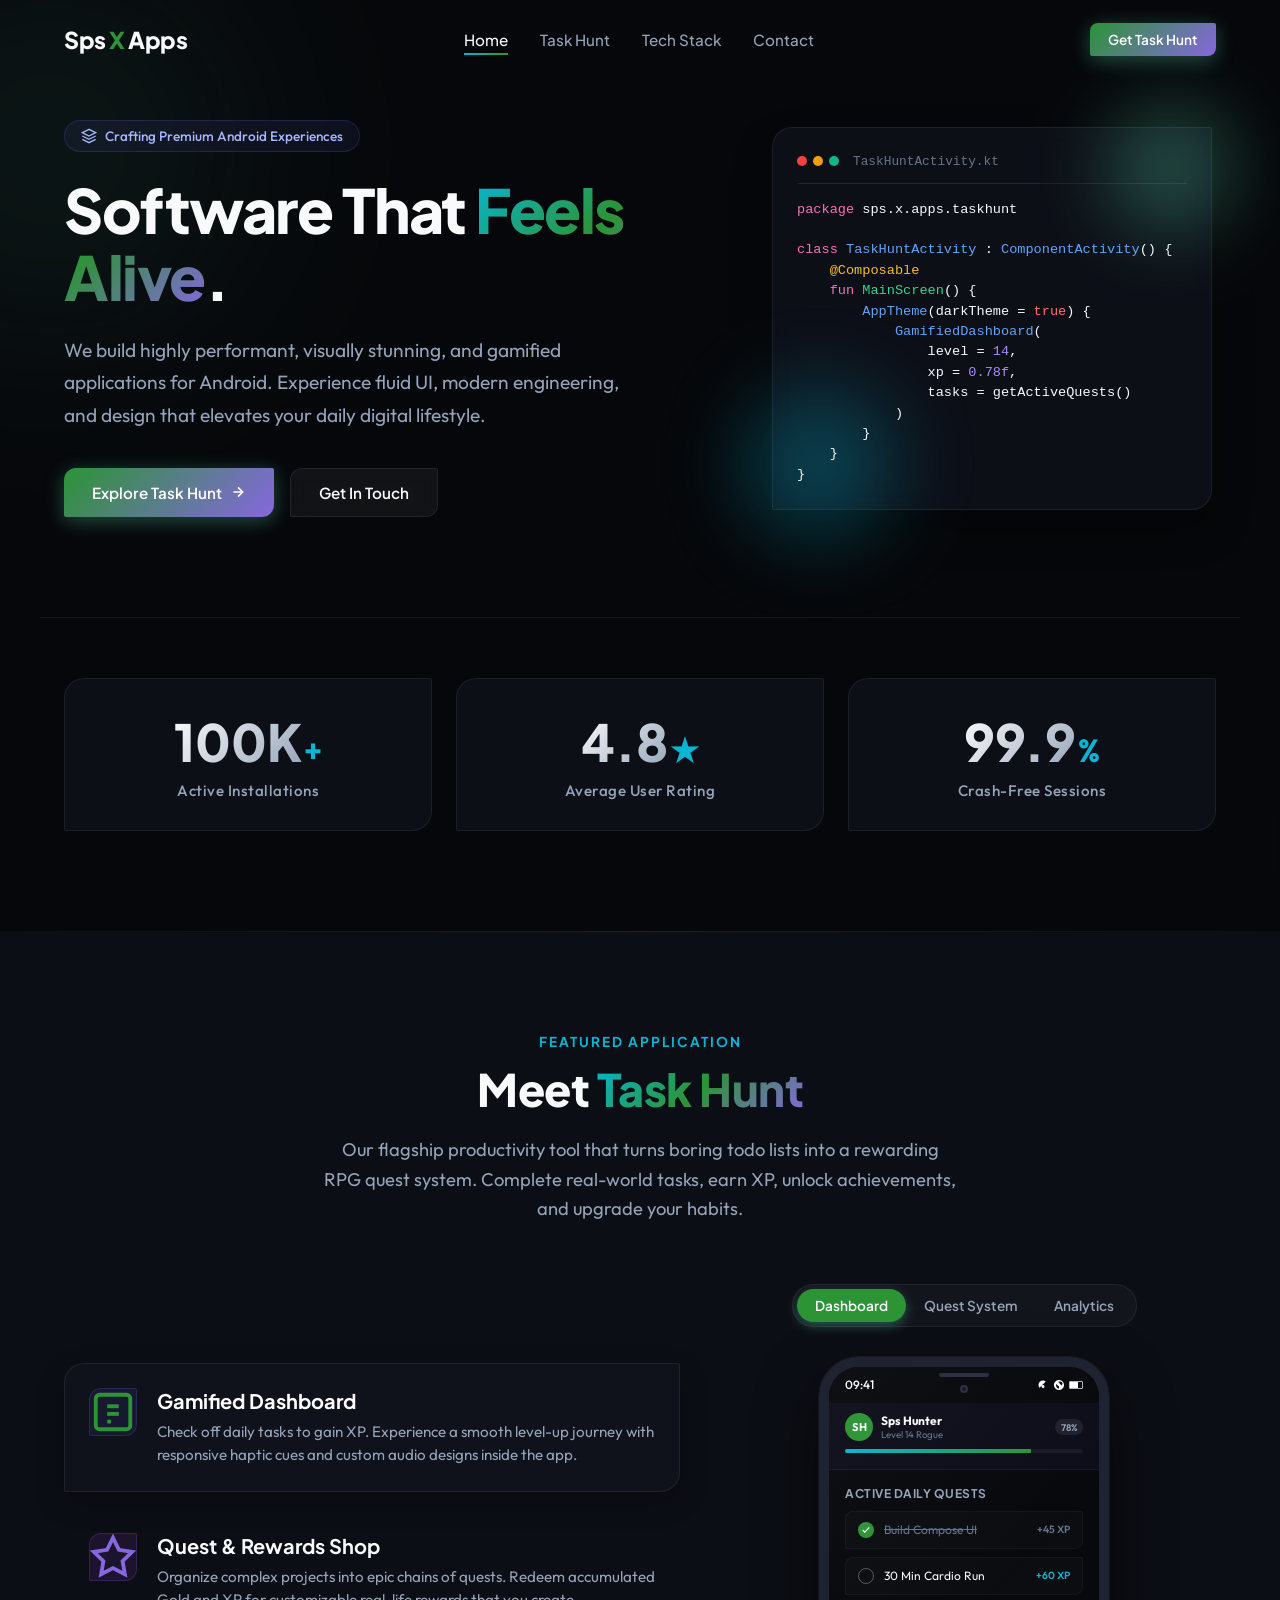
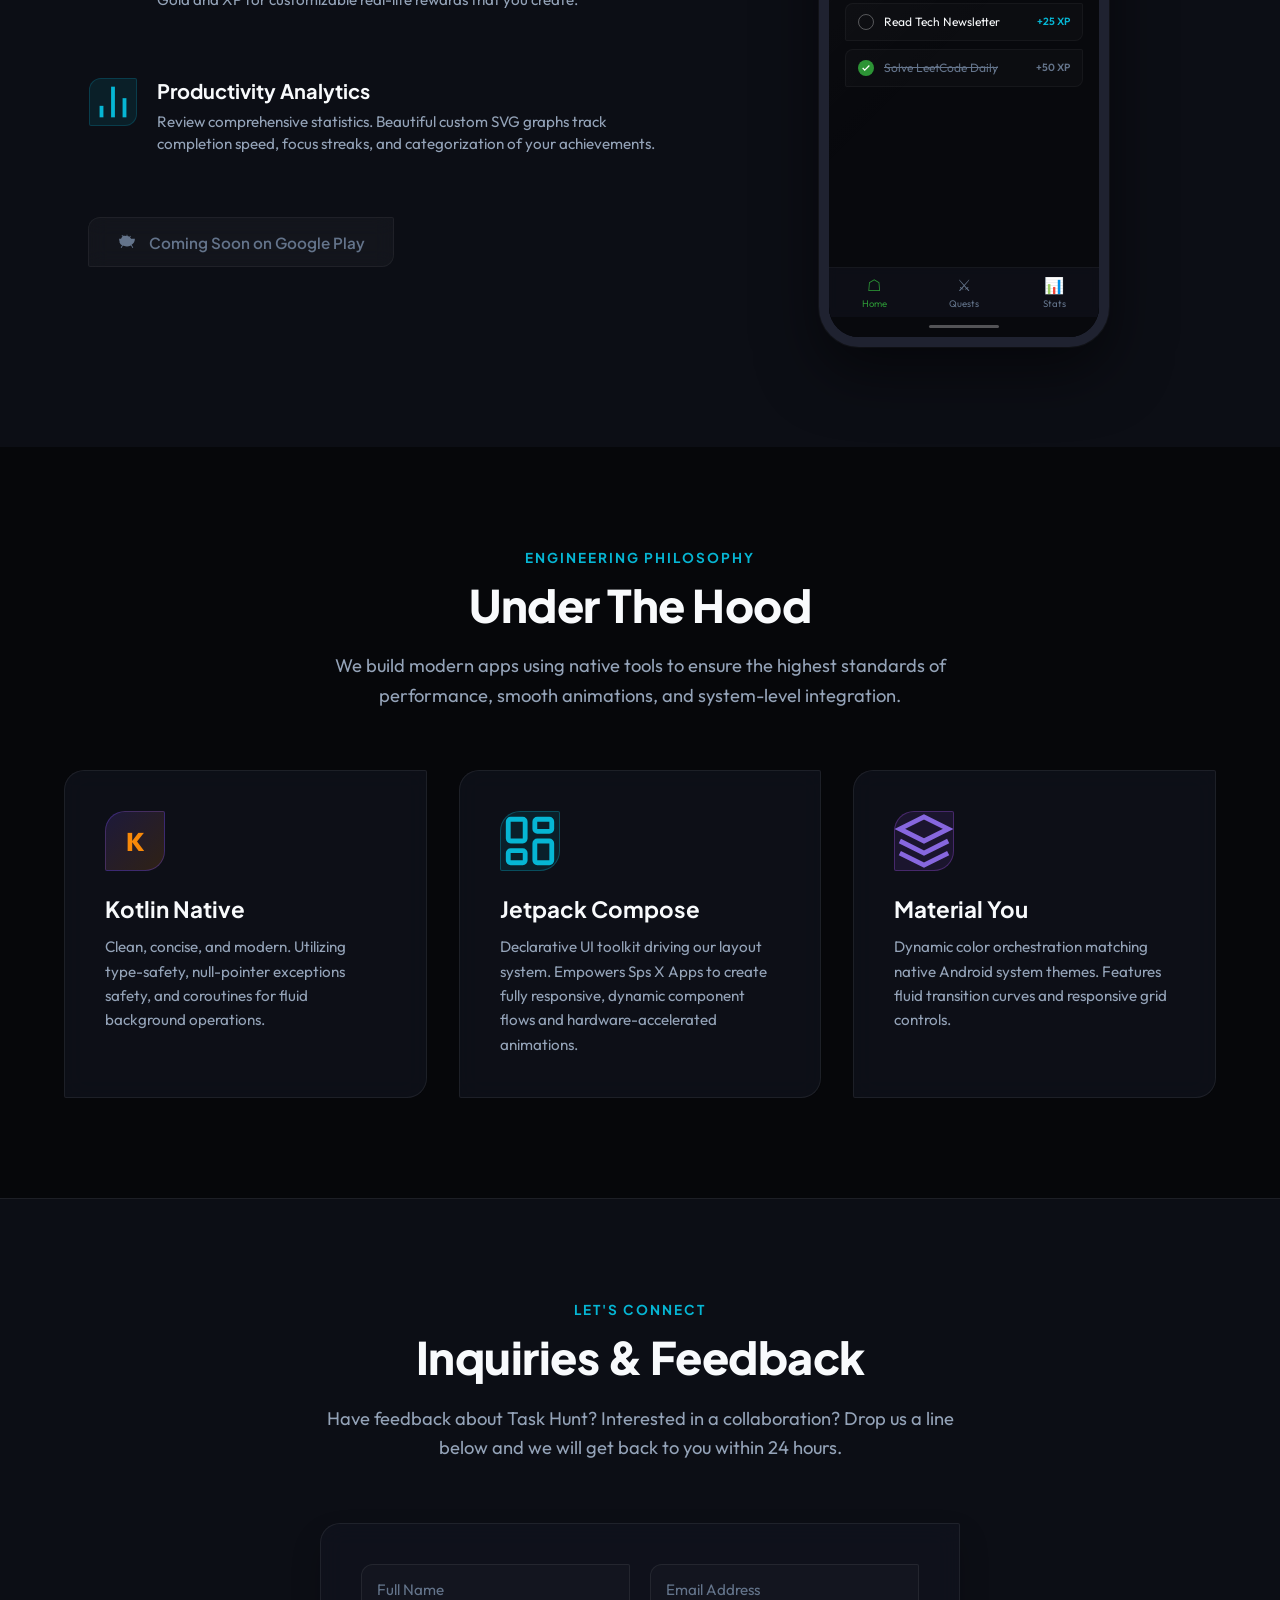
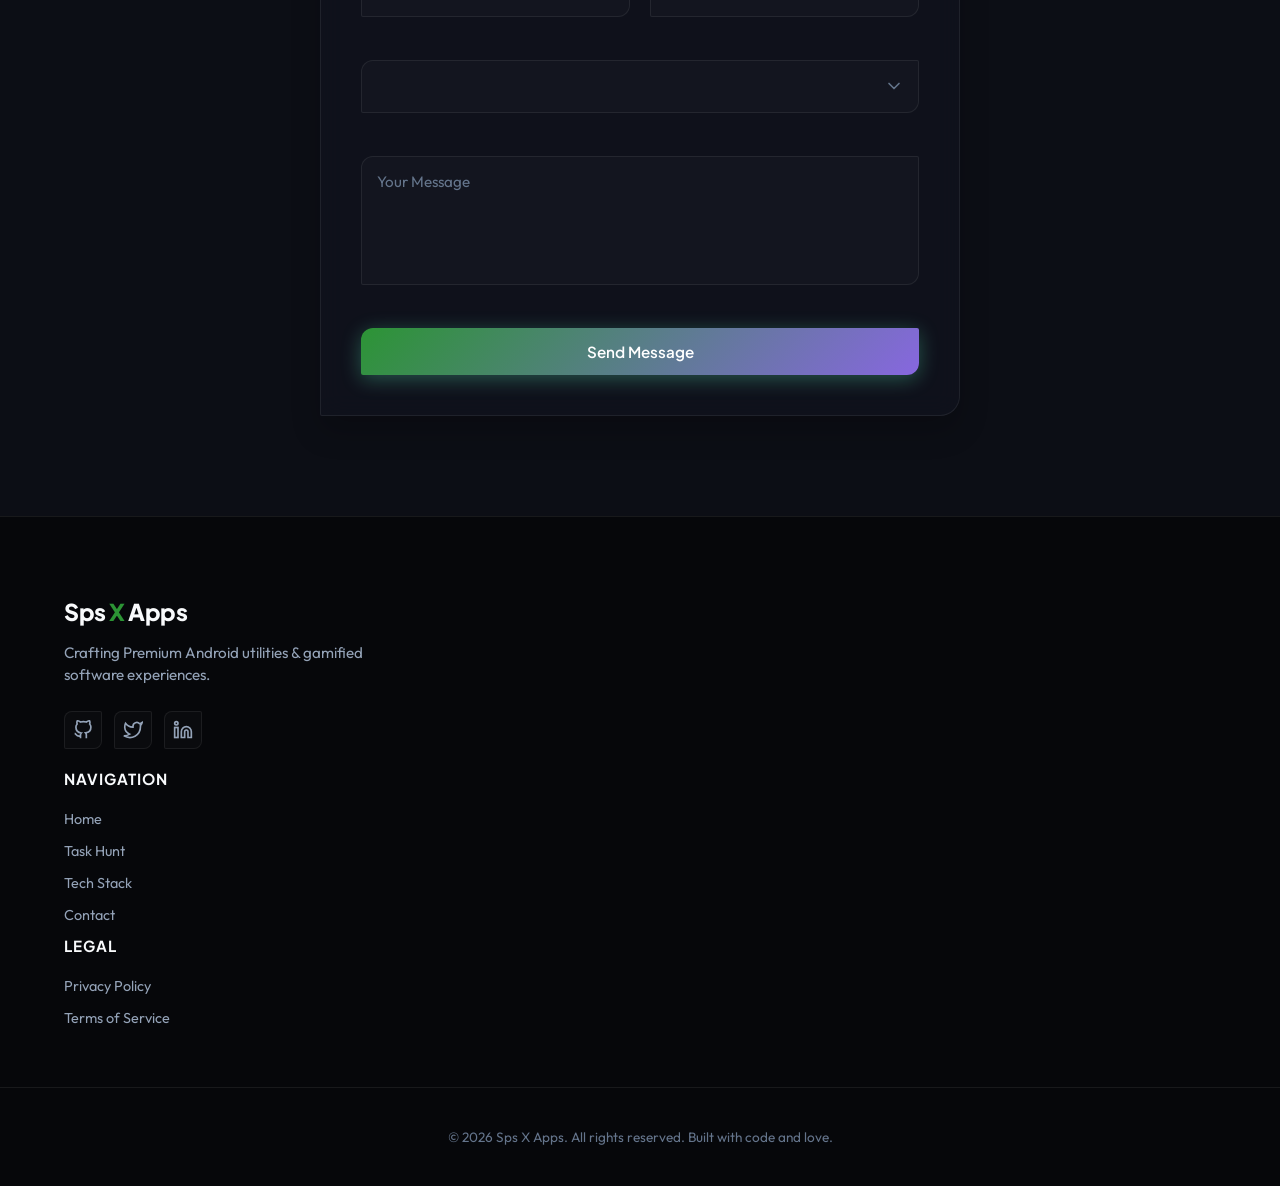
==== index.html @ 30549907 "- Initial demo site" ====
<!DOCTYPE html>
<html lang="en">
<head>
    <meta charset="UTF-8">
    <meta name="viewport" content="width=device-width, initial-scale=1.0">
    <title>Sps X Apps | Crafting Premium Android Experiences</title>
    
    <!-- SEO Meta Tags -->
    <meta name="description" content="Official website of Sps X Apps. Discover Task Hunt, a one stop place for premium productivity apps designed for Android.">
    <meta name="keywords" content="Sps X Apps, Task Hunt, Android Apps, Gamified Productivity, Task Manager, Kotlin, Jetpack Compose, Developer Portfolio">
    <meta name="author" content="Sps X Apps">
    
    <!-- Open Graph / Facebook -->
    <meta property="og:type" content="website">
    <meta property="og:title" content="Sps X Apps | Premium Android Experiences">
    <meta property="og:description" content="Discover Task Hunt, a premium gamified productivity app designed for Android. Level up your life with Sps X Apps.">
    <meta property="og:image" content="https://spsxapps.dev/assets/og-image.jpg">
    
    <!-- Twitter -->
    <meta property="twitter:card" content="summary_large_image">
    <meta property="twitter:title" content="Sps X Apps | Premium Android Experiences">
    <meta property="twitter:description" content="Discover Task Hunt, a premium gamified productivity app designed for Android. Level up your life with Sps X Apps.">

    <!-- Google Fonts -->
    <link rel="preconnect" href="https://fonts.googleapis.com">
    <link rel="preconnect" href="https://fonts.gstatic.com" crossorigin>
    <link href="https://fonts.googleapis.com/css2?family=Outfit:wght@300;400;500;600;700;800&family=Plus+Jakarta+Sans:wght@400;500;600;700;800&display=swap" rel="stylesheet">
    
    <!-- Core Stylesheet -->
    <link rel="stylesheet" href="styles.css">
</head>
<body>
    <!-- Background glowing ambient lights -->
    <div class="ambient-glow glow-1" id="glow-1"></div>
    <div class="ambient-glow glow-2" id="glow-2"></div>
    <div class="ambient-glow glow-3" id="glow-3"></div>

    <!-- Header Navigation -->
    <header class="header">
        <div class="container navbar">
            <a href="#home" class="logo" id="nav-logo">
                Sps <span class="logo-accent">X</span> Apps
            </a>
            
            <nav class="nav-links">
                <a href="#home" class="nav-item active">Home</a>
                <a href="#task-hunt" class="nav-item">Task Hunt</a>
                <a href="#tech-stack" class="nav-item">Tech Stack</a>
                <a href="#contact" class="nav-item">Contact</a>
            </nav>
            
            <div class="nav-actions">
                <a href="#task-hunt" class="btn btn-primary btn-sm">Get Task Hunt</a>
                <button class="mobile-nav-toggle" aria-label="Toggle Navigation">
                    <span class="hamburger-bar"></span>
                    <span class="hamburger-bar"></span>
                    <span class="hamburger-bar"></span>
                </button>
            </div>
        </div>
    </header>

    <!-- Mobile Nav Menu Overlay -->
    <div class="mobile-nav-overlay">
        <nav class="mobile-nav-links">
            <a href="#home" class="mobile-nav-item">Home</a>
            <a href="#task-hunt" class="mobile-nav-item">Task Hunt</a>
            <a href="#tech-stack" class="mobile-nav-item">Tech Stack</a>
            <a href="#contact" class="mobile-nav-item">Contact</a>
            <a href="#task-hunt" class="btn btn-primary">Get Task Hunt</a>
        </nav>
    </div>

    <!-- Main Content -->
    <main>
        
        <!-- Hero Section -->
        <section id="home" class="section hero-section">
            <div class="container grid hero-grid">
                <div class="hero-content reveal-left">
                    <div class="badge-tag">
                        <svg class="badge-icon" viewBox="0 0 24 24" fill="none" stroke="currentColor" stroke-width="2">
                            <path d="M12 2L2 7l10 5 10-5-10-5zM2 17l10 5 10-5M2 12l10 5 10-5"/>
                        </svg>
                        <span>Crafting Premium Android Experiences</span>
                    </div>
                    <h1 class="hero-title">
                        Software That <span class="text-gradient">Feels Alive</span>.
                    </h1>
                    <p class="hero-subtitle">
                        We build highly performant, visually stunning, and gamified applications for Android. Experience fluid UI, modern engineering, and design that elevates your daily digital lifestyle.
                    </p>
                    <div class="hero-actions">
                        <a href="#task-hunt" class="btn btn-primary">
                            Explore Task Hunt
                            <svg class="btn-arrow" viewBox="0 0 24 24" fill="none" stroke="currentColor" stroke-width="2.5">
                                <line x1="5" y1="12" x2="19" y2="12"></line>
                                <polyline points="12 5 19 12 12 19"></polyline>
                            </svg>
                        </a>
                        <a href="#contact" class="btn btn-secondary">Get In Touch</a>
                    </div>
                </div>
                
                <div class="hero-visual reveal-right">
                    <div class="visual-card">
                        <div class="visual-decor dec-1"></div>
                        <div class="visual-decor dec-2"></div>
                        <div class="code-editor-mock">
                            <div class="editor-header">
                                <div class="dot dot-red"></div>
                                <div class="dot dot-yellow"></div>
                                <div class="dot dot-green"></div>
                                <span class="editor-title">TaskHuntActivity.kt</span>
                            </div>
                            <div class="editor-code">
                                <span class="c-keyword">package</span> sps.x.apps.taskhunt<br><br>
                                <span class="c-keyword">class</span> <span class="c-class">TaskHuntActivity</span> : <span class="c-class">ComponentActivity</span>() {<br>
                                &nbsp;&nbsp;&nbsp;&nbsp;<span class="c-annotation">@Composable</span><br>
                                &nbsp;&nbsp;&nbsp;&nbsp;<span class="c-keyword">fun</span> <span class="c-func">MainScreen</span>() {<br>
                                &nbsp;&nbsp;&nbsp;&nbsp;&nbsp;&nbsp;&nbsp;&nbsp;<span class="c-class">AppTheme</span>(darkTheme = <span class="c-const">true</span>) {<br>
                                &nbsp;&nbsp;&nbsp;&nbsp;&nbsp;&nbsp;&nbsp;&nbsp;&nbsp;&nbsp;&nbsp;&nbsp;<span class="c-class">GamifiedDashboard</span>(<br>
                                &nbsp;&nbsp;&nbsp;&nbsp;&nbsp;&nbsp;&nbsp;&nbsp;&nbsp;&nbsp;&nbsp;&nbsp;&nbsp;&nbsp;&nbsp;&nbsp;level = <span class="c-value">14</span>,<br>
                                &nbsp;&nbsp;&nbsp;&nbsp;&nbsp;&nbsp;&nbsp;&nbsp;&nbsp;&nbsp;&nbsp;&nbsp;&nbsp;&nbsp;&nbsp;&nbsp;xp = <span class="c-value">0.78f</span>,<br>
                                &nbsp;&nbsp;&nbsp;&nbsp;&nbsp;&nbsp;&nbsp;&nbsp;&nbsp;&nbsp;&nbsp;&nbsp;&nbsp;&nbsp;&nbsp;&nbsp;tasks = getActiveQuests()<br>
                                &nbsp;&nbsp;&nbsp;&nbsp;&nbsp;&nbsp;&nbsp;&nbsp;&nbsp;&nbsp;&nbsp;&nbsp;)<br>
                                &nbsp;&nbsp;&nbsp;&nbsp;&nbsp;&nbsp;&nbsp;&nbsp;}<br>
                                &nbsp;&nbsp;&nbsp;&nbsp;}<br>
                                }
                            </div>
                        </div>
                    </div>
                </div>
            </div>
            
            <!-- Stats Dashboard Row -->
            <div class="container stats-row reveal-up">
                <div class="stat-card">
                    <span class="stat-number" data-target="100000">0</span><span class="stat-suffix">+</span>
                    <span class="stat-label">Active Installations</span>
                </div>
                <div class="stat-card">
                    <span class="stat-number-decimal" data-target="4.8">0.0</span><span class="stat-suffix">★</span>
                    <span class="stat-label">Average User Rating</span>
                </div>
                <div class="stat-card">
                    <span class="stat-number-decimal" data-target="99.9">0.0</span><span class="stat-suffix">%</span>
                    <span class="stat-label">Crash-Free Sessions</span>
                </div>
            </div>
        </section>

        <!-- Task Hunt Section -->
        <section id="task-hunt" class="section task-hunt-section">
            <div class="container section-header reveal-up">
                <span class="section-tag">Featured Application</span>
                <h2 class="section-title">Meet <span class="text-gradient">Task Hunt</span></h2>
                <p class="section-desc">
                    Our flagship productivity tool that turns boring todo lists into a rewarding RPG quest system. Complete real-world tasks, earn XP, unlock achievements, and upgrade your habits.
                </p>
            </div>
            
            <div class="container grid showcase-grid">
                <!-- App Details / Features list (Left Column) -->
                <div class="showcase-info reveal-left">
                    <div class="feature-item active" data-screen="dashboard">
                        <div class="feature-icon-wrapper f-dash">
                            <svg class="feature-icon" viewBox="0 0 24 24" fill="none" stroke="currentColor" stroke-width="2">
                                <rect x="3" y="3" width="18" height="18" rx="2" ry="2"/>
                                <line x1="9" y1="9" x2="15" y2="9"/>
                                <line x1="9" y1="13" x2="15" y2="13"/>
                                <line x1="9" y1="17" x2="11" y2="17"/>
                            </svg>
                        </div>
                        <div class="feature-content">
                            <h3>Gamified Dashboard</h3>
                            <p>Check off daily tasks to gain XP. Experience a smooth level-up journey with responsive haptic cues and custom audio designs inside the app.</p>
                        </div>
                    </div>
                    
                    <div class="feature-item" data-screen="quests">
                        <div class="feature-icon-wrapper f-quest">
                            <svg class="feature-icon" viewBox="0 0 24 24" fill="none" stroke="currentColor" stroke-width="2">
                                <polygon points="12 2 15.09 8.26 22 9.27 17 14.14 18.18 21.02 12 17.77 5.82 21.02 7 14.14 2 9.27 8.91 8.26 12 2"/>
                            </svg>
                        </div>
                        <div class="feature-content">
                            <h3>Quest & Rewards Shop</h3>
                            <p>Organize complex projects into epic chains of quests. Redeem accumulated Gold and XP for customizable real-life rewards that you create.</p>
                        </div>
                    </div>
                    
                    <div class="feature-item" data-screen="stats">
                        <div class="feature-icon-wrapper f-stats">
                            <svg class="feature-icon" viewBox="0 0 24 24" fill="none" stroke="currentColor" stroke-width="2">
                                <line x1="18" y1="20" x2="18" y2="10"/>
                                <line x1="12" y1="20" x2="12" y2="4"/>
                                <line x1="6" y1="20" x2="6" y2="14"/>
                            </svg>
                        </div>
                        <div class="feature-content">
                            <h3>Productivity Analytics</h3>
                            <p>Review comprehensive statistics. Beautiful custom SVG graphs track completion speed, focus streaks, and categorization of your achievements.</p>
                        </div>
                    </div>
                    
                    <div class="showcase-cta">
                        <span class="btn btn-secondary btn-disabled">
                            <svg class="android-icon" viewBox="0 0 24 24" fill="currentColor" width="20" height="20">
                                <path d="M17.523 15.3l1.816 3.146a.5.5 0 0 1-.183.683.5.5 0 0 1-.683-.183L16.64 15.75H7.36l-1.837 3.196a.5.5 0 0 1-.683.183.5.5 0 0 1-.183-.683l1.816-3.146C4.248 13.962 2.5 11.233 2.5 8h19c0 3.233-1.748 5.962-3.977 7.3zM15 11a1 1 0 1 0 0-2 1 1 0 0 0 0 2zm-6 0a1 1 0 1 0 0-2 1 1 0 0 0 0 2zm3-8a.5.5 0 0 1 .5.5v1.23a10.023 10.023 0 0 1 2.378.847l.87-.87a.5.5 0 1 1 .707.707l-.87.87a9.982 9.982 0 0 1 1.74 2.628L18.5 9.07c.07.13.107.28.107.43v.5a9.96 9.96 0 0 1 .393 2c.007.165-.023.33-.09.48l-1.2 2.08a9.93 9.93 0 0 1-1.636 2.02l-.024.022a10.016 10.016 0 0 1-8.1 0l-.024-.022A9.93 9.93 0 0 1 4.29 14.58l-1.2-2.08c-.067-.15-.097-.315-.09-.48.067-.7.2-1.37.393-2v-.5c0-.15.037-.3.107-.43L4.85 7.962a9.982 9.982 0 0 1 1.74-2.628l-.87-.87a.5.5 0 1 1 .707-.707l.87.87A10.023 10.023 0 0 1 11.5 4.73V3.5a.5.5 0 0 1 .5-.5z"/>
                            </svg>
                            Coming Soon on Google Play
                        </span>
                    </div>
                </div>

                <!-- Interactive CSS Pixel Mockup (Right Column) -->
                <div class="showcase-visual reveal-right">
                    <!-- Screen Indicators/Switches on side of the phone for accessibility/cool factor -->
                    <div class="mockup-controls">
                        <button class="mockup-btn active" data-screen="dashboard" aria-label="Show Dashboard Screen">
                            Dashboard
                        </button>
                        <button class="mockup-btn" data-screen="quests" aria-label="Show Quests Screen">
                            Quest System
                        </button>
                        <button class="mockup-btn" data-screen="stats" aria-label="Show Stats Screen">
                            Analytics
                        </button>
                    </div>

                    <!-- CSS Smartphone Mockup -->
                    <div class="pixel-phone">
                        <div class="phone-earpiece"></div>
                        <div class="phone-camera"></div>
                        
                        <!-- Internal Screen Container -->
                        <div class="phone-screen">
                            
                            <!-- Phone Status Bar -->
                            <div class="phone-status-bar">
                                <span class="status-time">09:41</span>
                                <div class="status-icons">
                                    <!-- Signal -->
                                    <svg viewBox="0 0 24 24" fill="currentColor" width="12" height="12">
                                        <path d="M12 3c-4.97 0-9 4.03-9 9 0 2.12.74 4.07 1.97 5.61L17.61 4.97C16.07 3.74 14.12 3 12 3zm0 15c-1.66 0-3-1.34-3-3s1.34-3 3-3 3 1.34 3 3-1.34 3-3 3z"/>
                                    </svg>
                                    <!-- Wifi -->
                                    <svg viewBox="0 0 24 24" fill="currentColor" width="12" height="12">
                                        <path d="M12 2C6.48 2 2 6.48 2 12s4.48 10 10 10 10-4.48 10-10S17.52 2 12 2zm1 17.93c-3.95-.49-7-3.85-7-7.93 0-.62.08-1.21.21-1.79L12 15v4.93zm5.21-5.74L13 9v-2h-2V5h4c2.21 0 4 1.79 4 4 0 1.2-.53 2.28-1.37 3.02l-.42.17z"/>
                                    </svg>
                                    <!-- Battery -->
                                    <div class="status-battery"></div>
                                </div>
                            </div>

                            <!-- Screen Contents Wrapper -->
                            <div class="screen-content-wrapper">
                                
                                <!-- SCREEN 1: Dashboard -->
                                <div class="screen-view active" id="screen-dashboard">
                                    <div class="app-header">
                                        <div class="user-row">
                                            <div class="avatar-circle">SH</div>
                                            <div class="user-meta">
                                                <span class="user-name">Sps Hunter</span>
                                                <span class="character-class">Level 14 Rogue</span>
                                            </div>
                                            <div class="xp-badge">78%</div>
                                        </div>
                                        <div class="xp-container">
                                            <div class="xp-progress-bar" style="width: 78%;"></div>
                                        </div>
                                    </div>
                                    
                                    <div class="app-body">
                                        <div class="screen-section-title">Active Daily Quests</div>
                                        <div class="task-list">
                                            <div class="task-card done" id="tc-1">
                                                <div class="task-checkbox-checked">
                                                    <svg viewBox="0 0 24 24" fill="none" stroke="currentColor" stroke-width="3">
                                                        <polyline points="20 6 9 17 4 12"></polyline>
                                                    </svg>
                                                </div>
                                                <div class="task-info">
                                                    <span class="task-title">Build Compose UI</span>
                                                    <span class="task-xp">+45 XP</span>
                                                </div>
                                            </div>
                                            
                                            <div class="task-card" id="tc-2">
                                                <div class="task-checkbox"></div>
                                                <div class="task-info">
                                                    <span class="task-title">30 Min Cardio Run</span>
                                                    <span class="task-xp">+60 XP</span>
                                                </div>
                                            </div>

                                            <div class="task-card" id="tc-3">
                                                <div class="task-checkbox"></div>
                                                <div class="task-info">
                                                    <span class="task-title">Read Tech Newsletter</span>
                                                    <span class="task-xp">+25 XP</span>
                                                </div>
                                            </div>

                                            <div class="task-card done" id="tc-4">
                                                <div class="task-checkbox-checked">
                                                    <svg viewBox="0 0 24 24" fill="none" stroke="currentColor" stroke-width="3">
                                                        <polyline points="20 6 9 17 4 12"></polyline>
                                                    </svg>
                                                </div>
                                                <div class="task-info">
                                                    <span class="task-title">Solve LeetCode Daily</span>
                                                    <span class="task-xp">+50 XP</span>
                                                </div>
                                            </div>
                                        </div>
                                    </div>
                                    
                                    <div class="app-navigation">
                                        <div class="nav-btn active"><span class="icon">☖</span><span>Home</span></div>
                                        <div class="nav-btn"><span class="icon">⚔</span><span>Quests</span></div>
                                        <div class="nav-btn"><span class="icon">📊</span><span>Stats</span></div>
                                    </div>
                                </div>

                                <!-- SCREEN 2: Quests & Rewards Shop -->
                                <div class="screen-view" id="screen-quests">
                                    <div class="app-header header-purple">
                                        <div class="shop-header-row">
                                            <span class="shop-title">Quest Board</span>
                                            <div class="gold-counter">
                                                <span class="gold-coin">🪙</span>
                                                <span class="gold-val">340 Gold</span>
                                            </div>
                                        </div>
                                        <div class="tab-row">
                                            <div class="shop-tab active">Quests</div>
                                            <div class="shop-tab">Shop</div>
                                        </div>
                                    </div>
                                    
                                    <div class="app-body">
                                        <div class="quest-list">
                                            <div class="quest-card">
                                                <div class="quest-icon">💻</div>
                                                <div class="quest-details">
                                                    <span class="quest-name">Master of Code</span>
                                                    <span class="quest-progress">Complete 50 tasks (40/50)</span>
                                                    <div class="bar-container"><div class="bar-fill" style="width: 80%;"></div></div>
                                                </div>
                                                <div class="quest-reward">+150g</div>
                                            </div>

                                            <div class="quest-card claimable">
                                                <div class="quest-icon">🏃‍♂️</div>
                                                <div class="quest-details">
                                                    <span class="quest-name">Fitness Sage</span>
                                                    <span class="quest-progress">7 Day Streak (7/7)</span>
                                                    <div class="bar-container"><div class="bar-fill bg-purple" style="width: 100%;"></div></div>
                                                </div>
                                                <button class="claim-btn">Claim</button>
                                            </div>

                                            <div class="quest-card">
                                                <div class="quest-icon">📚</div>
                                                <div class="quest-details">
                                                    <span class="quest-name">Book Worm</span>
                                                    <span class="quest-progress">Read 300 pages (120/300)</span>
                                                    <div class="bar-container"><div class="bar-fill" style="width: 40%;"></div></div>
                                                </div>
                                                <div class="quest-reward">+100g</div>
                                            </div>
                                        </div>
                                    </div>

                                    <div class="app-navigation">
                                        <div class="nav-btn"><span class="icon">☖</span><span>Home</span></div>
                                        <div class="nav-btn active"><span class="icon">⚔</span><span>Quests</span></div>
                                        <div class="nav-btn"><span class="icon">📊</span><span>Stats</span></div>
                                    </div>
                                </div>

                                <!-- SCREEN 3: Productivity Analytics -->
                                <div class="screen-view" id="screen-stats">
                                    <div class="app-header header-cyan">
                                        <span class="analytics-title">Weekly Performance</span>
                                        <div class="stats-summary-row">
                                            <div class="summary-box">
                                                <span class="val">1,420</span>
                                                <span class="lbl">XP Gained</span>
                                            </div>
                                            <div class="summary-box">
                                                <span class="val">94%</span>
                                                <span class="lbl">Success</span>
                                            </div>
                                        </div>
                                    </div>
                                    
                                    <div class="app-body">
                                        <div class="screen-section-title">XP Trend Chart</div>
                                        <!-- Custom SVG Line Chart -->
                                        <div class="chart-container">
                                            <svg viewBox="0 0 300 120" class="svg-chart">
                                                <defs>
                                                    <linearGradient id="chart-grad" x1="0" y1="0" x2="0" y2="1">
                                                        <stop offset="0%" stop-color="var(--color-cyan)" stop-opacity="0.4"/>
                                                        <stop offset="100%" stop-color="var(--color-cyan)" stop-opacity="0.0"/>
                                                    </linearGradient>
                                                </defs>
                                                <!-- Grid lines -->
                                                <line x1="0" y1="30" x2="300" y2="30" stroke="rgba(255,255,255,0.05)" stroke-dasharray="4"/>
                                                <line x1="0" y1="60" x2="300" y2="60" stroke="rgba(255,255,255,0.05)" stroke-dasharray="4"/>
                                                <line x1="0" y1="90" x2="300" y2="90" stroke="rgba(255,255,255,0.05)" stroke-dasharray="4"/>
                                                
                                                <!-- Area fill -->
                                                <path d="M 0 100 Q 50 80 100 90 T 200 40 T 300 20 L 300 120 L 0 120 Z" fill="url(#chart-grad)"/>
                                                
                                                <!-- Smooth line path -->
                                                <path d="M 0 100 Q 50 80 100 90 T 200 40 T 300 20" fill="none" stroke="var(--color-cyan)" stroke-width="3" stroke-linecap="round"/>
                                                
                                                <!-- Dynamic nodes -->
                                                <circle cx="100" cy="90" r="4" fill="var(--color-bg)" stroke="var(--color-cyan)" stroke-width="2"/>
                                                <circle cx="200" cy="40" r="4" fill="var(--color-bg)" stroke="var(--color-cyan)" stroke-width="2"/>
                                                <circle cx="300" cy="20" r="4" fill="var(--color-bg)" stroke="var(--color-cyan)" stroke-width="2"/>
                                            </svg>
                                            <div class="chart-labels">
                                                <span>Mon</span>
                                                <span>Wed</span>
                                                <span>Fri</span>
                                                <span>Sun</span>
                                            </div>
                                        </div>

                                        <div class="screen-section-title">Habit Streaks</div>
                                        <div class="streaks-container">
                                            <div class="streak-item">
                                                <span>🏋️ Fitness</span>
                                                <span class="streak-badge">🔥 7 Days</span>
                                            </div>
                                            <div class="streak-item">
                                                <span>📚 Reading</span>
                                                <span class="streak-badge">🔥 12 Days</span>
                                            </div>
                                        </div>
                                    </div>

                                    <div class="app-navigation">
                                        <div class="nav-btn"><span class="icon">☖</span><span>Home</span></div>
                                        <div class="nav-btn"><span class="icon">⚔</span><span>Quests</span></div>
                                        <div class="nav-btn active"><span class="icon">📊</span><span>Stats</span></div>
                                    </div>
                                </div>

                            </div>

                            <!-- Android Navigation Bar (Gestural Line) -->
                            <div class="phone-nav-bar">
                                <div class="nav-pill"></div>
                            </div>

                        </div>
                    </div>
                </div>
            </div>
        </section>

        <!-- Development Philosophy & Tech Stack -->
        <section id="tech-stack" class="section tech-section">
            <div class="container section-header reveal-up">
                <span class="section-tag">Engineering Philosophy</span>
                <h2 class="section-title">Under The Hood</h2>
                <p class="section-desc">
                    We build modern apps using native tools to ensure the highest standards of performance, smooth animations, and system-level integration.
                </p>
            </div>
            
            <div class="container grid tech-grid">
                <!-- Tech Card 1 -->
                <div class="tech-card reveal-up">
                    <div class="tech-icon-wrapper kotlin-icon">
                        <span>K</span>
                    </div>
                    <h3>Kotlin Native</h3>
                    <p>Clean, concise, and modern. Utilizing type-safety, null-pointer exceptions safety, and coroutines for fluid background operations.</p>
                </div>
                
                <!-- Tech Card 2 -->
                <div class="tech-card reveal-up">
                    <div class="tech-icon-wrapper compose-icon">
                        <svg viewBox="0 0 24 24" fill="none" stroke="currentColor" stroke-width="2">
                            <rect x="3" y="3" width="7" height="9" rx="1"/>
                            <rect x="14" y="3" width="7" height="5" rx="1"/>
                            <rect x="14" y="12" width="7" height="9" rx="1"/>
                            <rect x="3" y="16" width="7" height="5" rx="1"/>
                        </svg>
                    </div>
                    <h3>Jetpack Compose</h3>
                    <p>Declarative UI toolkit driving our layout system. Empowers Sps X Apps to create fully responsive, dynamic component flows and hardware-accelerated animations.</p>
                </div>
                
                <!-- Tech Card 3 -->
                <div class="tech-card reveal-up">
                    <div class="tech-icon-wrapper material-icon">
                        <svg viewBox="0 0 24 24" fill="none" stroke="currentColor" stroke-width="2">
                            <polygon points="12 2 2 7 12 12 22 7 12 2"/>
                            <polyline points="2 17 12 22 22 17"/>
                            <polyline points="2 12 12 17 22 12"/>
                        </svg>
                    </div>
                    <h3>Material You</h3>
                    <p>Dynamic color orchestration matching native Android system themes. Features fluid transition curves and responsive grid controls.</p>
                </div>
            </div>
        </section>

        <!-- Contact Section -->
        <section id="contact" class="section contact-section">
            <div class="container section-header reveal-up">
                <span class="section-tag">Let's Connect</span>
                <h2 class="section-title">Inquiries & Feedback</h2>
                <p class="section-desc">
                    Have feedback about Task Hunt? Interested in a collaboration? Drop us a line below and we will get back to you within 24 hours.
                </p>
            </div>
            
            <div class="container contact-container reveal-up">
                <form class="contact-form" id="contactForm" novalidate>
                    <div class="form-grid">
                        <!-- Name -->
                        <div class="form-group">
                            <input type="text" id="name" class="form-control" required placeholder=" ">
                            <label for="name" class="form-label">Full Name</label>
                            <span class="error-msg">Please enter your name</span>
                        </div>
                        
                        <!-- Email -->
                        <div class="form-group">
                            <input type="email" id="email" class="form-control" required placeholder=" ">
                            <label for="email" class="form-label">Email Address</label>
                            <span class="error-msg">Please enter a valid email</span>
                        </div>
                    </div>
                    
                    <!-- Subject/Inquiry -->
                    <div class="form-group">
                        <select id="inquiry" class="form-control" required>
                            <option value="" disabled selected hidden></option>
                            <option value="feedback">App Feedback (Task Hunt)</option>
                            <option value="collab">Developer Collaboration</option>
                            <option value="business">Business Inquiry</option>
                            <option value="other">Other</option>
                        </select>
                        <label for="inquiry" class="form-label select-label">Reason for Contact</label>
                        <span class="error-msg">Please select an option</span>
                    </div>
                    
                    <!-- Message -->
                    <div class="form-group">
                        <textarea id="message" class="form-control" rows="5" required placeholder=" "></textarea>
                        <label for="message" class="form-label">Your Message</label>
                        <span class="error-msg">Message cannot be empty</span>
                    </div>
                    
                    <button type="submit" class="btn btn-primary btn-block" id="submitBtn">
                        <span class="btn-text">Send Message</span>
                        <div class="spinner" id="formSpinner"></div>
                    </button>
                </form>
            </div>
        </section>
    </main>

    <!-- Success Toast Notification -->
    <div class="toast" id="successToast">
        <div class="toast-icon">✓</div>
        <div class="toast-body">
            <h4>Message Sent Successfully!</h4>
            <p>Thank you. We will get back to you shortly.</p>
        </div>
        <button class="toast-close" id="toastClose">&times;</button>
    </div>

    <!-- Footer -->
    <footer class="footer">
        <div class="footer-grid container">
            <div class="footer-brand">
                <span class="logo">Sps <span class="logo-accent">X</span> Apps</span>
                <p class="footer-tagline">Crafting Premium Android utilities & gamified software experiences.</p>
                <div class="social-icons">
                    <a href="#" class="social-link" aria-label="GitHub">
                        <svg viewBox="0 0 24 24" fill="none" stroke="currentColor" stroke-width="2" width="20" height="20">
                            <path d="M9 19c-5 1.5-5-2.5-7-3m14 6v-3.87a3.37 3.37 0 0 0-.94-2.61c3.14-.35 6.44-1.54 6.44-7A5.44 5.44 0 0 0 20 4.77 5.07 5.07 0 0 0 19.91 1S18.73.65 16 2.48a13.38 13.38 0 0 0-7 0C6.27.65 5.09 1 5.09 1A5.07 5.07 0 0 0 5 4.77a5.44 5.44 0 0 0-1.5 3.78c0 5.42 3.3 6.61 6.44 7A3.37 3.37 0 0 0 9 18.13V22"/>
                        </svg>
                    </a>
                    <a href="#" class="social-link" aria-label="Twitter">
                        <svg viewBox="0 0 24 24" fill="none" stroke="currentColor" stroke-width="2" width="20" height="20">
                            <path d="M23 3a10.9 10.9 0 0 1-3.14 1.53 4.48 4.48 0 0 0-7.86 3v1A10.66 10.66 0 0 1 3 4s-4 9 5 13a11.64 11.64 0 0 1-7 2c9 5 20 0 20-11.5a4.5 4.5 0 0 0-.08-.83A7.72 7.72 0 0 0 23 3z"/>
                        </svg>
                    </a>
                    <a href="#" class="social-link" aria-label="LinkedIn">
                        <svg viewBox="0 0 24 24" fill="none" stroke="currentColor" stroke-width="2" width="20" height="20">
                            <path d="M16 8a6 6 0 0 1 6 6v7h-4v-7a2 2 0 0 0-2-2 2 2 0 0 0-2 2v7h-4v-7a6 6 0 0 1 6-6z"/>
                            <rect x="2" y="9" width="4" height="12"/>
                            <circle cx="4" cy="4" r="2"/>
                        </svg>
                    </a>
                </div>
            </div>
            
            <div class="footer-links-col">
                <h4>Navigation</h4>
                <ul class="footer-links">
                    <li><a href="#home">Home</a></li>
                    <li><a href="#task-hunt">Task Hunt</a></li>
                    <li><a href="#tech-stack">Tech Stack</a></li>
                    <li><a href="#contact">Contact</a></li>
                </ul>
            </div>

            <div class="footer-links-col">
                <h4>Legal</h4>
                <ul class="footer-links">
                    <li><a href="#privacy">Privacy Policy</a></li>
                    <li><a href="#terms">Terms of Service</a></li>
                </ul>
            </div>
        </div>
        
        <div class="footer-bottom">
            <p>&copy; 2026 Sps X Apps. All rights reserved. Built with code and love.</p>
        </div>
    </footer>

    <!-- App Script -->
    <script src="script.js"></script>
</body>
</html>
---- styles.css ----
/* Sps X Apps CSS Stylesheet */

/* --- Custom Variables & Theme Config --- */
:root {
    /* Fonts */
    --font-primary: 'Outfit', 'Google Sans', 'Product Sans', -apple-system, BlinkMacSystemFont, "Segoe UI", Roboto, sans-serif;
    --font-heading: 'Plus Jakarta Sans', 'Google Sans', 'Product Sans', -apple-system, BlinkMacSystemFont, "Segoe UI", Roboto, sans-serif;

    /* Theme Colors (Dark Theme Palette) */
    --color-bg: #06070a;
    --color-bg-alt: #0c0e15;
    --color-card: rgba(18, 20, 32, 0.65);
    --color-card-hover: rgba(26, 29, 46, 0.8);
    --color-border: rgba(255, 255, 255, 0.07);
    --color-border-hover: rgba(255, 255, 255, 0.15);
    
    /* Brand Glowing Gradients */
    --color-primary: #2c9435; /* Indigo */
    --color-primary-glow: rgba(99, 241, 194, 0.3);
    --color-cyan: #06b6d4; /* Cyan */
    --color-cyan-glow: rgba(6, 182, 212, 0.3);
    --color-purple: #8767df; /* Purple */
    --color-purple-glow: rgba(85, 247, 225, 0.3);
    
    /* Text Colors */
    --color-text-primary: #f8fafc;
    --color-text-secondary: #94a3b8;
    --color-text-muted: #64748b;
    
    /* Layout */
    --max-width: 1200px;
    --header-height: 80px;
    --border-radius-lg: 20px 2px 20px 2px;
    --border-radius-md: 12px 2px 12px 2px;
    --border-radius-sm: 8px 2px 8px 2px;
    
    /* Transitions */
    --transition-smooth: all 0.4s cubic-bezier(0.16, 1, 0.3, 1);
    --transition-fast: all 0.2s cubic-bezier(0.4, 0, 0.2, 1);
}

/* --- Base & Reset Styles --- */
* {
    margin: 0;
    padding: 0;
    box-sizing: border-box;
}

html {
    scroll-behavior: smooth;
    background-color: var(--color-bg);
    color: var(--color-text-primary);
    font-family: var(--font-primary);
    -webkit-font-smoothing: antialiased;
    font-size: 16px;
}

body {
    overflow-x: hidden;
    position: relative;
}

.container {
    width: 100%;
    max-width: var(--max-width);
    margin: 0 auto;
    padding: 0 24px;
}

a {
    text-decoration: none;
    color: inherit;
    transition: var(--transition-fast);
}

ul {
    list-style: none;
}

img, svg {
    max-width: 100%;
    height: auto;
    display: block;
}

/* --- Layout Grids & Section Base --- */
.grid {
    display: grid;
    gap: 32px;
}

.section {
    padding: 100px 0;
    position: relative;
    z-index: 2;
}

.section-header {
    text-align: center;
    max-width: 680px;
    margin: 0 auto 60px auto;
}

.section-tag {
    display: inline-block;
    font-family: var(--font-heading);
    font-size: 0.85rem;
    font-weight: 700;
    letter-spacing: 2px;
    text-transform: uppercase;
    color: var(--color-cyan);
    margin-bottom: 12px;
}

.section-title {
    font-family: var(--font-heading);
    font-size: 2.8rem;
    font-weight: 800;
    line-height: 1.2;
    margin-bottom: 20px;
    letter-spacing: -0.5px;
}

.section-desc {
    color: var(--color-text-secondary);
    font-size: 1.15rem;
    line-height: 1.6;
}

/* --- Ambient Light Effects --- */
.ambient-glow {
    position: absolute;
    border-radius: 50%;
    filter: blur(120px);
    z-index: 1;
    pointer-events: none;
    opacity: 0.45;
    transition: var(--transition-smooth);
}

.glow-1 {
    width: 500px;
    height: 500px;
    background: radial-gradient(circle, var(--color-primary-glow) 0%, rgba(99, 102, 241, 0) 70%);
    top: -100px;
    left: -200px;
}

.glow-2 {
    width: 600px;
    height: 600px;
    background: radial-gradient(circle, var(--color-purple-glow) 0%, rgba(168, 85, 247, 0) 70%);
    top: 30%;
    right: -250px;
}

.glow-3 {
    width: 500px;
    height: 500px;
    background: radial-gradient(circle, var(--color-cyan-glow) 0%, rgba(6, 182, 212, 0) 70%);
    bottom: 10%;
    left: -200px;
}

/* --- Button Typography & Styles --- */
.btn {
    display: inline-flex;
    align-items: center;
    justify-content: center;
    gap: 8px;
    padding: 14px 28px;
    font-family: var(--font-heading);
    font-size: 0.95rem;
    font-weight: 600;
    border-radius: var(--border-radius-md);
    cursor: pointer;
    transition: var(--transition-smooth);
    border: none;
    outline: none;
}

.btn-primary {
    background: linear-gradient(135deg, var(--color-primary) 0%, var(--color-purple) 100%);
    color: #ffffff;
    box-shadow: 0 4px 20px var(--color-primary-glow);
    position: relative;
    overflow: hidden;
}

.btn-primary::before {
    content: '';
    position: absolute;
    top: 0;
    left: -100%;
    width: 100%;
    height: 100%;
    background: linear-gradient(90deg, transparent, rgba(255, 255, 255, 0.2), transparent);
    transition: 0.5s;
}

.btn-primary:hover::before {
    left: 100%;
}

.btn-primary:hover {
    transform: translateY(-2px);
    box-shadow: 0 8px 30px rgba(99, 102, 241, 0.5);
}

.btn-secondary {
    background: rgba(255, 255, 255, 0.05);
    color: var(--color-text-primary);
    border: 1px solid var(--color-border);
    backdrop-filter: blur(10px);
}

.btn-secondary:hover {
    background: rgba(255, 255, 255, 0.1);
    border-color: var(--color-border-hover);
    transform: translateY(-2px);
}

.btn-disabled {
    background: rgba(255, 255, 255, 0.03);
    color: var(--color-text-muted);
    border: 1px solid rgba(255, 255, 255, 0.05);
    cursor: not-allowed;
}

.btn-sm {
    padding: 8px 18px;
    font-size: 0.85rem;
    border-radius: var(--border-radius-sm);
}

.btn-block {
    width: 100%;
}

.btn-arrow {
    width: 16px;
    height: 16px;
    transition: var(--transition-fast);
}

.btn:hover .btn-arrow {
    transform: translateX(4px);
}

/* --- Text Formats --- */
.text-gradient {
    background: linear-gradient(135deg, var(--color-cyan) 0%, var(--color-primary) 50%, var(--color-purple) 100%);
    -webkit-background-clip: text;
    -webkit-text-fill-color: transparent;
}

.logo-accent {
    color: var(--color-primary);
    font-weight: 800;
}

/* --- Header / Navigation Bar --- */
.header {
    height: var(--header-height);
    position: fixed;
    top: 0;
    left: 0;
    right: 0;
    z-index: 1000;
    transition: var(--transition-smooth);
    border-bottom: 1px solid transparent;
}

.header.scrolled {
    background: rgba(8, 9, 13, 0.75);
    backdrop-filter: blur(20px);
    border-bottom: 1px solid var(--color-border);
    height: 70px;
}

.navbar {
    display: flex;
    align-items: center;
    justify-content: space-between;
    height: 100%;
}

.logo {
    font-family: var(--font-heading);
    font-size: 1.45rem;
    font-weight: 800;
    letter-spacing: -0.5px;
}

.nav-links {
    display: flex;
    gap: 32px;
}

.nav-item {
    font-family: var(--font-heading);
    font-size: 0.95rem;
    font-weight: 500;
    color: var(--color-text-secondary);
    position: relative;
    padding: 6px 0;
}

.nav-item:hover {
    color: var(--color-text-primary);
}

.nav-item.active {
    color: var(--color-text-primary);
}

.nav-item::after {
    content: '';
    position: absolute;
    bottom: 0;
    left: 0;
    width: 0;
    height: 2px;
    background: linear-gradient(90deg, var(--color-cyan), var(--color-primary));
    transition: var(--transition-fast);
}

.nav-item.active::after,
.nav-item:hover::after {
    width: 100%;
}

.mobile-nav-toggle {
    display: none;
    flex-direction: column;
    justify-content: space-between;
    width: 24px;
    height: 18px;
    background: transparent;
    border: none;
    cursor: pointer;
    z-index: 1001;
}

.hamburger-bar {
    width: 100%;
    height: 2px;
    background-color: var(--color-text-primary);
    transition: var(--transition-fast);
    transform-origin: left center;
}

/* Mobile Nav Menu Overlay */
.mobile-nav-overlay {
    position: fixed;
    top: 0;
    right: -100%;
    width: 100%;
    height: 100vh;
    background: rgba(6, 7, 10, 0.98);
    z-index: 999;
    display: flex;
    align-items: center;
    justify-content: center;
    transition: var(--transition-smooth);
    opacity: 0;
}

.mobile-nav-overlay.open {
    right: 0;
    opacity: 1;
}

.mobile-nav-links {
    display: flex;
    flex-direction: column;
    align-items: center;
    gap: 36px;
}

.mobile-nav-item {
    font-family: var(--font-heading);
    font-size: 1.5rem;
    font-weight: 600;
    color: var(--color-text-secondary);
}

.mobile-nav-item:hover {
    color: var(--color-text-primary);
}

/* --- Hero Section --- */
.hero-section {
    padding-top: calc(var(--header-height) + 40px);
    overflow: hidden;
    min-height: 90vh;
    display: flex;
    flex-direction: column;
    justify-content: center;
}

.hero-grid {
    grid-template-columns: 1.2fr 0.8fr;
    align-items: center;
}

.hero-content {
    display: flex;
    flex-direction: column;
    align-items: flex-start;
}

.badge-tag {
    display: inline-flex;
    align-items: center;
    gap: 8px;
    background: rgba(99, 102, 241, 0.08);
    border: 1px solid rgba(99, 102, 241, 0.2);
    border-radius: 50px;
    padding: 6px 16px;
    color: #a5b4fc;
    font-size: 0.85rem;
    font-weight: 500;
    margin-bottom: 24px;
}

.badge-icon {
    width: 16px;
    height: 16px;
}

.hero-title {
    font-family: var(--font-heading);
    font-size: 3.8rem;
    font-weight: 800;
    line-height: 1.1;
    margin-bottom: 24px;
    letter-spacing: -1.5px;
}

.hero-subtitle {
    color: var(--color-text-secondary);
    font-size: 1.2rem;
    line-height: 1.7;
    margin-bottom: 36px;
    max-width: 560px;
}

.hero-actions {
    display: flex;
    gap: 16px;
}

/* Hero Code Editor Visual Mock */
.hero-visual {
    position: relative;
    display: flex;
    justify-content: center;
}

.visual-card {
    position: relative;
    width: 100%;
    max-width: 440px;
    background: var(--color-card);
    border: 1px solid var(--color-border);
    border-radius: var(--border-radius-lg);
    padding: 24px;
    backdrop-filter: blur(12px);
    box-shadow: 0 20px 40px rgba(0, 0, 0, 0.3);
}

.visual-decor {
    position: absolute;
    border-radius: 50%;
    filter: blur(40px);
    z-index: -1;
}

.dec-1 {
    width: 120px;
    height: 120px;
    background: var(--color-primary-glow);
    top: -20px;
    right: -20px;
}

.dec-2 {
    width: 150px;
    height: 150px;
    background: var(--color-cyan-glow);
    bottom: -30px;
    left: -30px;
}

.code-editor-mock {
    font-family: monospace;
    font-size: 0.85rem;
    line-height: 1.5;
}

.editor-header {
    display: flex;
    align-items: center;
    gap: 6px;
    border-bottom: 1px solid rgba(255, 255, 255, 0.08);
    padding-bottom: 12px;
    margin-bottom: 16px;
}

.dot {
    width: 10px;
    height: 10px;
    border-radius: 50%;
}

.dot-red { background: #ef4444; }
.dot-yellow { background: #f59e0b; }
.dot-green { background: #10b981; }

.editor-title {
    color: var(--color-text-muted);
    font-size: 0.8rem;
    margin-left: 8px;
}

.c-keyword { color: #f472b6; }
.c-class { color: #60a5fa; }
.c-func { color: #34d399; }
.c-annotation { color: #fbbf24; }
.c-value { color: #a78bfa; }
.c-const { color: #f87171; }

/* --- Stats Row Dashboard --- */
.stats-row {
    display: grid;
    grid-template-columns: repeat(3, 1fr);
    gap: 24px;
    margin-top: 100px;
    border-top: 1px solid var(--color-border);
    padding-top: 60px;
}

.stat-card {
    background: var(--color-card);
    border: 1px solid var(--color-border);
    border-radius: var(--border-radius-lg);
    padding: 30px;
    text-align: center;
    backdrop-filter: blur(12px);
    transition: var(--transition-smooth);
}

.stat-card:hover {
    transform: translateY(-4px);
    border-color: var(--color-border-hover);
    box-shadow: 0 10px 30px rgba(0, 0, 0, 0.2);
}

.stat-number, .stat-number-decimal {
    font-family: var(--font-heading);
    font-size: 3.2rem;
    font-weight: 800;
    background: linear-gradient(135deg, #ffffff 0%, var(--color-text-secondary) 100%);
    -webkit-background-clip: text;
    -webkit-text-fill-color: transparent;
}

.stat-suffix {
    font-size: 2rem;
    font-weight: 700;
    color: var(--color-cyan);
    margin-left: 2px;
}

.stat-label {
    display: block;
    color: var(--color-text-secondary);
    font-size: 0.95rem;
    margin-top: 8px;
    font-weight: 500;
    letter-spacing: 0.5px;
}

/* --- Task Hunt Section --- */
.task-hunt-section {
    background: var(--color-bg-alt);
    position: relative;
}

.task-hunt-section::before {
    content: '';
    position: absolute;
    top: 0;
    left: 0;
    width: 100%;
    height: 1px;
    background: linear-gradient(90deg, transparent, var(--color-border), transparent);
}

.showcase-grid {
    grid-template-columns: 1.1fr 0.9fr;
    align-items: center;
    margin-top: 60px;
}

.feature-item {
    display: flex;
    gap: 20px;
    padding: 24px;
    border-radius: var(--border-radius-lg);
    border: 1px solid transparent;
    cursor: pointer;
    transition: var(--transition-smooth);
    margin-bottom: 16px;
}

.feature-item:hover {
    background: rgba(255, 255, 255, 0.02);
}

.feature-item.active {
    background: var(--color-card);
    border-color: var(--color-border);
    box-shadow: 0 10px 30px rgba(0, 0, 0, 0.2);
}

.feature-icon-wrapper {
    width: 48px;
    height: 48px;
    border-radius: var(--border-radius-md);
    display: flex;
    align-items: center;
    justify-content: center;
    flex-shrink: 0;
}

.f-dash {
    background: rgba(99, 102, 241, 0.1);
    color: var(--color-primary);
    border: 1px solid rgba(99, 102, 241, 0.2);
}

.f-quest {
    background: rgba(168, 85, 247, 0.1);
    color: var(--color-purple);
    border: 1px solid rgba(168, 85, 247, 0.2);
}

.f-stats {
    background: rgba(6, 182, 212, 0.1);
    color: var(--color-cyan);
    border: 1px solid rgba(6, 182, 212, 0.2);
}

.feature-content h3 {
    font-family: var(--font-heading);
    font-size: 1.25rem;
    font-weight: 700;
    margin-bottom: 8px;
    transition: var(--transition-fast);
}

.feature-item.active .feature-content h3 {
    color: #ffffff;
}

.feature-content p {
    color: var(--color-text-secondary);
    font-size: 0.95rem;
    line-height: 1.5;
}

.showcase-cta {
    margin-top: 36px;
    padding-left: 24px;
}

.android-icon {
    margin-right: 4px;
}

/* --- CSS Smartphone Simulator --- */
.showcase-visual {
    display: flex;
    flex-direction: column;
    align-items: center;
    position: relative;
}

/* Top Horizontal Toggles */
.mockup-controls {
    display: flex;
    background: rgba(255, 255, 255, 0.03);
    border: 1px solid var(--color-border);
    border-radius: 50px;
    padding: 4px;
    margin-bottom: 30px;
    z-index: 10;
}

.mockup-btn {
    padding: 8px 18px;
    border-radius: 50px;
    font-family: var(--font-heading);
    font-size: 0.85rem;
    font-weight: 600;
    color: var(--color-text-secondary);
    background: transparent;
    border: none;
    cursor: pointer;
    transition: var(--transition-fast);
}

.mockup-btn.active {
    background: var(--color-primary);
    color: #ffffff;
    box-shadow: 0 4px 12px var(--color-primary-glow);
}

/* Phone Frame */
.pixel-phone {
    width: 290px;
    height: 590px;
    background: #0d0e12;
    border: 10px solid #1f2230;
    border-radius: 40px;
    box-shadow: 0 25px 60px rgba(0, 0, 0, 0.5), 
                0 0 0 1px rgba(255, 255, 255, 0.05),
                inset 0 0 10px rgba(0, 0, 0, 0.8);
    position: relative;
    overflow: hidden;
    display: flex;
    flex-direction: column;
}

.pixel-phone::after {
    content: '';
    position: absolute;
    top: 0;
    left: 0;
    width: 100%;
    height: 100%;
    background: linear-gradient(135deg, rgba(255,255,255,0.03) 0%, rgba(255,255,255,0) 50%);
    pointer-events: none;
    z-index: 20;
}

/* Earpiece & Camera Notch */
.phone-earpiece {
    width: 50px;
    height: 4px;
    background: #2d3040;
    border-radius: 2px;
    position: absolute;
    top: 6px;
    left: 50%;
    transform: translateX(-50%);
    z-index: 30;
}

.phone-camera {
    width: 8px;
    height: 8px;
    background: #181924;
    border: 2px solid #2d3040;
    border-radius: 50%;
    position: absolute;
    top: 18px;
    left: 50%;
    transform: translateX(-50%);
    z-index: 30;
}

/* Screen Shell */
.phone-screen {
    flex: 1;
    background: #08090d;
    position: relative;
    overflow: hidden;
    display: flex;
    flex-direction: column;
    padding-top: 36px;
}

/* Status Bar */
.phone-status-bar {
    position: absolute;
    top: 0;
    left: 0;
    right: 0;
    height: 36px;
    display: flex;
    align-items: center;
    justify-content: space-between;
    padding: 0 16px;
    color: #ffffff;
    font-size: 0.75rem;
    font-weight: 500;
    z-index: 25;
}

.status-icons {
    display: flex;
    align-items: center;
    gap: 4px;
}

.status-battery {
    width: 14px;
    height: 8px;
    border: 1px solid rgba(255, 255, 255, 0.7);
    border-radius: 1px;
    position: relative;
}

.status-battery::after {
    content: '';
    position: absolute;
    top: 0;
    left: 0;
    bottom: 0;
    width: 70%;
    background: #ffffff;
}

/* Gestural line */
.phone-nav-bar {
    height: 20px;
    display: flex;
    align-items: center;
    justify-content: center;
    background: #08090d;
    z-index: 25;
}

.nav-pill {
    width: 70px;
    height: 3px;
    background: rgba(255, 255, 255, 0.3);
    border-radius: 20px;
}

/* Views Wrapper */
.screen-content-wrapper {
    flex: 1;
    position: relative;
}

.screen-view {
    position: absolute;
    top: 0;
    left: 0;
    width: 100%;
    height: 100%;
    display: flex;
    flex-direction: column;
    opacity: 0;
    pointer-events: none;
    transform: scale(0.95) translateY(10px);
    transition: opacity 0.5s cubic-bezier(0.16, 1, 0.3, 1),
                transform 0.5s cubic-bezier(0.16, 1, 0.3, 1);
    background: #08090d;
}

.screen-view.active {
    opacity: 1;
    pointer-events: auto;
    transform: scale(1) translateY(0);
}

/* App Common Layout elements */
.app-header {
    background: rgba(99, 102, 241, 0.06);
    border-bottom: 1px solid rgba(99, 102, 241, 0.1);
    padding: 16px;
    padding-top: 10px;
}

.app-header.header-purple {
    background: rgba(168, 85, 247, 0.06);
    border-bottom: 1px solid rgba(168, 85, 247, 0.1);
}

.app-header.header-cyan {
    background: rgba(6, 182, 212, 0.06);
    border-bottom: 1px solid rgba(6, 182, 212, 0.1);
}

.app-body {
    flex: 1;
    overflow-y: auto;
    padding: 16px;
}

/* Hide Scrollbar for mockup display */
.app-body::-webkit-scrollbar {
    display: none;
}

.app-navigation {
    height: 50px;
    border-top: 1px solid rgba(255, 255, 255, 0.04);
    display: flex;
    background: rgba(18, 20, 32, 0.5);
    backdrop-filter: blur(5px);
}

.nav-btn {
    flex: 1;
    display: flex;
    flex-direction: column;
    align-items: center;
    justify-content: center;
    font-size: 0.6rem;
    color: var(--color-text-muted);
    gap: 2px;
}

.nav-btn .icon {
    font-size: 1rem;
}

.nav-btn.active {
    color: var(--color-primary);
}

.screen-view#screen-quests .nav-btn.active {
    color: var(--color-purple);
}

.screen-view#screen-stats .nav-btn.active {
    color: var(--color-cyan);
}

/* View 1 specifics (Dashboard) */
.user-row {
    display: flex;
    align-items: center;
    gap: 8px;
    margin-bottom: 8px;
}

.avatar-circle {
    width: 28px;
    height: 28px;
    border-radius: 50%;
    background: var(--color-primary);
    font-size: 0.7rem;
    display: flex;
    align-items: center;
    justify-content: center;
    font-weight: 700;
}

.user-meta {
    display: flex;
    flex-direction: column;
    flex: 1;
}

.user-name {
    font-size: 0.75rem;
    font-weight: 700;
}

.character-class {
    font-size: 0.6rem;
    color: var(--color-text-muted);
}

.xp-badge {
    background: rgba(255, 255, 255, 0.08);
    font-size: 0.6rem;
    padding: 2px 6px;
    border-radius: 10px;
    font-weight: 600;
    color: var(--color-text-secondary);
}

.xp-container {
    height: 4px;
    background: rgba(255, 255, 255, 0.05);
    border-radius: 2px;
    overflow: hidden;
}

.xp-progress-bar {
    height: 100%;
    background: linear-gradient(90deg, var(--color-cyan), var(--color-primary));
}

.screen-section-title {
    font-family: var(--font-heading);
    font-size: 0.75rem;
    font-weight: 700;
    color: var(--color-text-secondary);
    margin-bottom: 10px;
    text-transform: uppercase;
    letter-spacing: 0.5px;
}

.task-list {
    display: flex;
    flex-direction: column;
    gap: 8px;
}

.task-card {
    background: rgba(255, 255, 255, 0.02);
    border: 1px solid rgba(255, 255, 255, 0.04);
    border-radius: var(--border-radius-sm);
    padding: 10px 12px;
    display: flex;
    align-items: center;
    gap: 10px;
    transition: var(--transition-fast);
}

.task-checkbox {
    width: 16px;
    height: 16px;
    border: 1.5px solid rgba(255, 255, 255, 0.3);
    border-radius: 50%;
    cursor: pointer;
}

.task-checkbox-checked {
    width: 16px;
    height: 16px;
    background: var(--color-primary);
    border-radius: 50%;
    display: flex;
    align-items: center;
    justify-content: center;
    color: #ffffff;
}

.task-checkbox-checked svg {
    width: 10px;
    height: 10px;
}

.task-info {
    display: flex;
    justify-content: space-between;
    align-items: center;
    flex: 1;
}

.task-title {
    font-size: 0.75rem;
}

.task-card.done .task-title {
    color: var(--color-text-muted);
    text-decoration: line-through;
}

.task-xp {
    font-size: 0.65rem;
    color: var(--color-cyan);
    font-weight: 600;
}

.task-card.done .task-xp {
    color: var(--color-text-muted);
}

/* View 2 Specifics (Quests) */
.shop-header-row {
    display: flex;
    justify-content: space-between;
    align-items: center;
    margin-bottom: 8px;
}

.shop-title {
    font-size: 0.85rem;
    font-weight: 700;
}

.gold-counter {
    background: rgba(245, 158, 11, 0.1);
    border: 1px solid rgba(245, 158, 11, 0.2);
    border-radius: 20px;
    padding: 2px 8px;
    display: flex;
    align-items: center;
    gap: 4px;
}

.gold-val {
    font-size: 0.65rem;
    color: #f59e0b;
    font-weight: 700;
}

.tab-row {
    display: flex;
    gap: 12px;
}

.shop-tab {
    font-size: 0.7rem;
    font-weight: 600;
    color: var(--color-text-muted);
    padding-bottom: 2px;
    cursor: pointer;
}

.shop-tab.active {
    color: var(--color-purple);
    border-bottom: 1.5px solid var(--color-purple);
}

.quest-list {
    display: flex;
    flex-direction: column;
    gap: 10px;
}

.quest-card {
    background: rgba(255, 255, 255, 0.02);
    border: 1px solid rgba(255, 255, 255, 0.04);
    border-radius: var(--border-radius-sm);
    padding: 10px;
    display: flex;
    align-items: center;
    gap: 10px;
}

.quest-icon {
    font-size: 1.2rem;
}

.quest-details {
    flex: 1;
    display: flex;
    flex-direction: column;
    gap: 2px;
}

.quest-name {
    font-size: 0.75rem;
    font-weight: 600;
}

.quest-progress {
    font-size: 0.55rem;
    color: var(--color-text-muted);
}

.bar-container {
    height: 3px;
    background: rgba(255, 255, 255, 0.05);
    border-radius: 2px;
    margin-top: 2px;
    overflow: hidden;
}

.bar-fill {
    height: 100%;
    background: var(--color-primary);
}

.bar-fill.bg-purple {
    background: var(--color-purple);
}

.quest-reward {
    font-size: 0.65rem;
    font-weight: 600;
    color: #f59e0b;
}

.claim-btn {
    background: var(--color-purple);
    border: none;
    color: #ffffff;
    font-size: 0.6rem;
    font-weight: 700;
    padding: 4px 8px;
    border-radius: 4px;
    cursor: pointer;
    box-shadow: 0 2px 6px rgba(168, 85, 247, 0.4);
    animation: claim-pulse 1.5s infinite;
}

@keyframes claim-pulse {
    0% { transform: scale(1); box-shadow: 0 2px 6px rgba(168, 85, 247, 0.4); }
    50% { transform: scale(1.05); box-shadow: 0 4px 10px rgba(168, 85, 247, 0.6); }
    100% { transform: scale(1); box-shadow: 0 2px 6px rgba(168, 85, 247, 0.4); }
}

/* View 3 Specifics (Analytics) */
.analytics-title {
    font-size: 0.85rem;
    font-weight: 700;
}

.stats-summary-row {
    display: flex;
    gap: 12px;
    margin-top: 10px;
}

.summary-box {
    flex: 1;
    background: rgba(255, 255, 255, 0.04);
    border: 1px solid rgba(255, 255, 255, 0.04);
    border-radius: var(--border-radius-sm);
    padding: 8px;
    text-align: center;
}

.summary-box .val {
    font-size: 0.85rem;
    font-weight: 700;
    color: var(--color-cyan);
    display: block;
}

.summary-box .lbl {
    font-size: 0.55rem;
    color: var(--color-text-muted);
}

.chart-container {
    background: rgba(255, 255, 255, 0.02);
    border: 1px solid rgba(255, 255, 255, 0.04);
    border-radius: var(--border-radius-md);
    padding: 12px;
    margin-bottom: 14px;
}

.svg-chart {
    width: 100%;
    display: block;
}

.chart-labels {
    display: flex;
    justify-content: space-between;
    font-size: 0.55rem;
    color: var(--color-text-muted);
    margin-top: 6px;
    padding: 0 4px;
}

.streaks-container {
    display: flex;
    flex-direction: column;
    gap: 8px;
}

.streak-item {
    background: rgba(255, 255, 255, 0.02);
    border: 1px solid rgba(255, 255, 255, 0.04);
    border-radius: var(--border-radius-sm);
    padding: 10px 12px;
    display: flex;
    justify-content: space-between;
    align-items: center;
    font-size: 0.75rem;
}

.streak-badge {
    background: rgba(239, 68, 68, 0.08);
    border: 1px solid rgba(239, 68, 68, 0.15);
    color: #ef4444;
    font-size: 0.65rem;
    padding: 2px 6px;
    border-radius: 10px;
    font-weight: 600;
}

/* --- Tech Stack & Engineering --- */
.tech-section {
    background: var(--color-bg);
}

.tech-grid {
    grid-template-columns: repeat(3, 1fr);
}

.tech-card {
    background: var(--color-card);
    border: 1px solid var(--color-border);
    border-radius: var(--border-radius-lg);
    padding: 40px;
    backdrop-filter: blur(12px);
    transition: var(--transition-smooth);
    display: flex;
    flex-direction: column;
    align-items: flex-start;
}

.tech-card:hover {
    transform: translateY(-8px);
    border-color: var(--color-border-hover);
    box-shadow: 0 20px 40px rgba(0, 0, 0, 0.3);
}

.tech-icon-wrapper {
    width: 60px;
    height: 60px;
    border-radius: var(--border-radius-lg);
    display: flex;
    align-items: center;
    justify-content: center;
    font-weight: 800;
    font-size: 1.6rem;
    margin-bottom: 24px;
    transition: var(--transition-smooth);
}

.kotlin-icon {
    background: linear-gradient(135deg, rgba(127, 82, 255, 0.15), rgba(248, 137, 9, 0.15));
    border: 1px solid rgba(127, 82, 255, 0.3);
    color: #f88909;
}

.compose-icon {
    background: rgba(6, 182, 212, 0.1);
    border: 1px solid rgba(6, 182, 212, 0.3);
    color: var(--color-cyan);
}

.material-icon {
    background: rgba(168, 85, 247, 0.1);
    border: 1px solid rgba(168, 85, 247, 0.3);
    color: var(--color-purple);
}

.tech-card:hover .tech-icon-wrapper {
    transform: scale(1.1);
}

.tech-card h3 {
    font-family: var(--font-heading);
    font-size: 1.4rem;
    font-weight: 700;
    margin-bottom: 12px;
}

.tech-card p {
    color: var(--color-text-secondary);
    font-size: 0.95rem;
    line-height: 1.6;
}

/* --- Contact & Feedback Section --- */
.contact-section {
    background: var(--color-bg-alt);
    border-top: 1px solid var(--color-border);
}

.contact-container {
    max-width: 640px;
    margin: 0 auto;
    background: var(--color-card);
    border: 1px solid var(--color-border);
    border-radius: var(--border-radius-lg);
    padding: 40px;
    backdrop-filter: blur(12px);
    box-shadow: 0 15px 30px rgba(0, 0, 0, 0.2);
}

.contact-form {
    display: flex;
    flex-direction: column;
    gap: 24px;
}

.form-grid {
    display: grid;
    grid-template-columns: repeat(2, 1fr);
    gap: 20px;
}

.form-group {
    position: relative;
    display: flex;
    flex-direction: column;
}

/* Premium Floating Label Controls */
.form-control {
    width: 100%;
    background: rgba(255, 255, 255, 0.02);
    border: 1px solid var(--color-border);
    border-radius: var(--border-radius-md);
    padding: 16px;
    color: var(--color-text-primary);
    font-family: var(--font-primary);
    font-size: 0.95rem;
    transition: var(--transition-fast);
    outline: none;
}

.form-control:focus {
    border-color: var(--color-primary);
    box-shadow: 0 0 15px var(--color-primary-glow);
    background: rgba(255, 255, 255, 0.04);
}

textarea.form-control {
    resize: none;
}

.form-label {
    position: absolute;
    left: 16px;
    top: 16px;
    color: var(--color-text-muted);
    pointer-events: none;
    transition: var(--transition-fast);
    transform-origin: left top;
    font-size: 0.95rem;
}

/* Floating logic on focus or input filled */
.form-control:focus ~ .form-label,
.form-control:not(:placeholder-shown) ~ .form-label {
    transform: translateY(-26px) scale(0.8);
    color: var(--color-cyan);
    font-weight: 500;
}

/* Custom styling for Select controls */
select.form-control {
    appearance: none;
    background-image: url("data:image/svg+xml,%3Csvg xmlns='http://www.w3.org/2000/svg' fill='none' viewBox='0 0 24 24' stroke='%2364748b' stroke-width='2.5'%3E%3Cpath stroke-linecap='round' stroke-linejoin='round' d='M19.5 8.25l-7.5 7.5-7.5-7.5'/%3E%3C/svg%3E");
    background-repeat: no-repeat;
    background-position: right 16px center;
    background-size: 16px;
}

.select-label {
    display: none; /* Select placeholder handles labels slightly differently to prevent overlaps */
}

select.form-control:valid ~ .select-label,
select.form-control:focus ~ .select-label {
    display: block;
    transform: translateY(-26px) scale(0.8);
    color: var(--color-cyan);
    font-weight: 500;
}

/* Error Validations styling */
.error-msg {
    font-size: 0.75rem;
    color: #f87171;
    margin-top: 4px;
    opacity: 0;
    transform: translateY(-4px);
    transition: var(--transition-fast);
}

.form-group.has-error .form-control {
    border-color: #ef4444;
    box-shadow: 0 0 10px rgba(239, 68, 68, 0.15);
}

.form-group.has-error .error-msg {
    opacity: 1;
    transform: translateY(0);
}

/* Form spinner loader */
.spinner {
    width: 20px;
    height: 20px;
    border: 2px solid rgba(255, 255, 255, 0.3);
    border-top: 2px solid #ffffff;
    border-radius: 50%;
    animation: spin 0.8s linear infinite;
    display: none;
}

@keyframes spin {
    0% { transform: rotate(0deg); }
    100% { transform: rotate(360deg); }
}

#submitBtn.loading .btn-text {
    display: none;
}

#submitBtn.loading .spinner {
    display: block;
}

/* --- Success Toast Notification --- */
.toast {
    position: fixed;
    bottom: 30px;
    right: 30px;
    background: rgba(18, 20, 32, 0.85);
    border: 1px solid rgba(16, 185, 129, 0.3);
    border-left: 5px solid #10b981;
    border-radius: var(--border-radius-md);
    padding: 20px;
    display: flex;
    align-items: flex-start;
    gap: 16px;
    width: 360px;
    box-shadow: 0 15px 40px rgba(0, 0, 0, 0.4);
    backdrop-filter: blur(15px);
    transform: translateX(120%);
    transition: transform 0.5s cubic-bezier(0.16, 1, 0.3, 1);
    z-index: 10000;
}

.toast.show {
    transform: translateX(0);
}

.toast-icon {
    width: 24px;
    height: 24px;
    background: rgba(16, 185, 129, 0.1);
    border: 1px solid rgba(16, 185, 129, 0.2);
    border-radius: 50%;
    color: #10b981;
    display: flex;
    align-items: center;
    justify-content: center;
    font-weight: bold;
    font-size: 0.85rem;
    flex-shrink: 0;
}

.toast-body h4 {
    font-family: var(--font-heading);
    font-size: 0.95rem;
    font-weight: 700;
    margin-bottom: 4px;
}

.toast-body p {
    color: var(--color-text-secondary);
    font-size: 0.85rem;
    line-height: 1.4;
}

.toast-close {
    background: transparent;
    border: none;
    color: var(--color-text-muted);
    font-size: 1.2rem;
    cursor: pointer;
    position: absolute;
    top: 12px;
    right: 12px;
}

.toast-close:hover {
    color: var(--color-text-primary);
}

/* --- Footer --- */
.footer {
    background: var(--color-bg);
    border-top: 1px solid var(--color-border);
    padding: 80px 0 40px 0;
    position: relative;
    z-index: 2;
}

.footer-grid {
    grid-template-columns: 2fr 1fr 1fr;
    margin-bottom: 60px;
}

.footer-brand {
    display: flex;
    flex-direction: column;
    align-items: flex-start;
    margin-bottom: 20px;
}

.footer-brand .logo {
    margin-bottom: 16px;
}

.footer-tagline {
    color: var(--color-text-secondary);
    font-size: 0.95rem;
    line-height: 1.5;
    margin-bottom: 24px;
    max-width: 300px;
}

.social-icons {
    display: flex;
    gap: 12px;
}

.social-link {
    width: 38px;
    height: 38px;
    border-radius: var(--border-radius-sm);
    background: rgba(255, 255, 255, 0.02);
    border: 1px solid var(--color-border);
    display: flex;
    align-items: center;
    justify-content: center;
    color: var(--color-text-secondary);
    transition: var(--transition-fast);
}

.social-link:hover {
    background: rgba(255, 255, 255, 0.06);
    border-color: var(--color-border-hover);
    color: var(--color-text-primary);
    transform: translateY(-2px);
}

.footer-links-col h4 {
    font-family: var(--font-heading);
    font-size: 0.95rem;
    font-weight: 700;
    text-transform: uppercase;
    letter-spacing: 1px;
    margin-bottom: 20px;
    color: var(--color-text-primary);
}

.footer-links li {
    margin-bottom: 12px;
}

.footer-links a {
    color: var(--color-text-secondary);
    font-size: 0.9rem;
}

.footer-links a:hover {
    color: var(--color-text-primary);
}

.footer-bottom {
    border-top: 1px solid var(--color-border);
    padding-top: 40px;
    text-align: center;
}

.footer-bottom p {
    color: var(--color-text-muted);
    font-size: 0.85rem;
}

/* --- Scroll Reveal Animations --- */
.reveal-up, .reveal-left, .reveal-right {
    opacity: 0;
    transition: opacity 0.8s cubic-bezier(0.16, 1, 0.3, 1),
                transform 0.8s cubic-bezier(0.16, 1, 0.3, 1);
    pointer-events: none;
}

.reveal-up { transform: translateY(35px); }
.reveal-left { transform: translateX(-35px); }
.reveal-right { transform: translateX(35px); }

.revealed {
    opacity: 1;
    transform: translate(0) scale(1);
    pointer-events: auto;
}

/* --- Responsive Media Queries --- */

@media (max-width: 1024px) {
    .section {
        padding: 80px 0;
    }
    
    .hero-title {
        font-size: 3.2rem;
    }
    
    .section-title {
        font-size: 2.3rem;
    }
}

@media (max-width: 900px) {
    .hero-grid {
        grid-template-columns: 1fr;
        gap: 60px;
        text-align: center;
    }
    
    .hero-content {
        align-items: center;
    }
    
    .hero-subtitle {
        margin-left: auto;
        margin-right: auto;
    }
    
    .stats-row {
        margin-top: 80px;
        padding-top: 40px;
    }
    
    .showcase-grid {
        grid-template-columns: 1fr;
        gap: 50px;
    }
    
    .showcase-info {
        order: 2;
    }
    
    .showcase-visual {
        order: 1;
    }
    
    .tech-grid {
        grid-template-columns: 1fr;
        gap: 24px;
        max-width: 500px;
        margin: 0 auto;
    }
    
    .footer-grid {
        grid-template-columns: 1fr;
        gap: 40px;
        text-align: center;
    }
    
    .footer-brand {
        align-items: center;
    }
    
    .footer-tagline {
        max-width: 100%;
    }
}

@media (max-width: 768px) {
    .nav-links, .nav-actions .btn {
        display: none;
    }
    
    .mobile-nav-toggle {
        display: flex;
    }
    
    .form-grid {
        grid-template-columns: 1fr;
    }
    
    .stats-row {
        grid-template-columns: 1fr;
        gap: 20px;
    }
    
    .hero-title {
        font-size: 2.6rem;
    }
    
    .hero-actions {
        flex-direction: column;
        width: 100%;
        max-width: 320px;
    }
    
    .hero-actions .btn {
        width: 100%;
    }
    
    .contact-container {
        padding: 24px;
    }
}

/* Mobile Hamburger Animation state */
.mobile-nav-toggle.active .hamburger-bar:nth-child(1) {
    transform: rotate(45deg) translate(2px, 1px);
}

.mobile-nav-toggle.active .hamburger-bar:nth-child(2) {
    opacity: 0;
}

.mobile-nav-toggle.active .hamburger-bar:nth-child(3) {
    transform: rotate(-45deg) translate(1px, -1px);
}
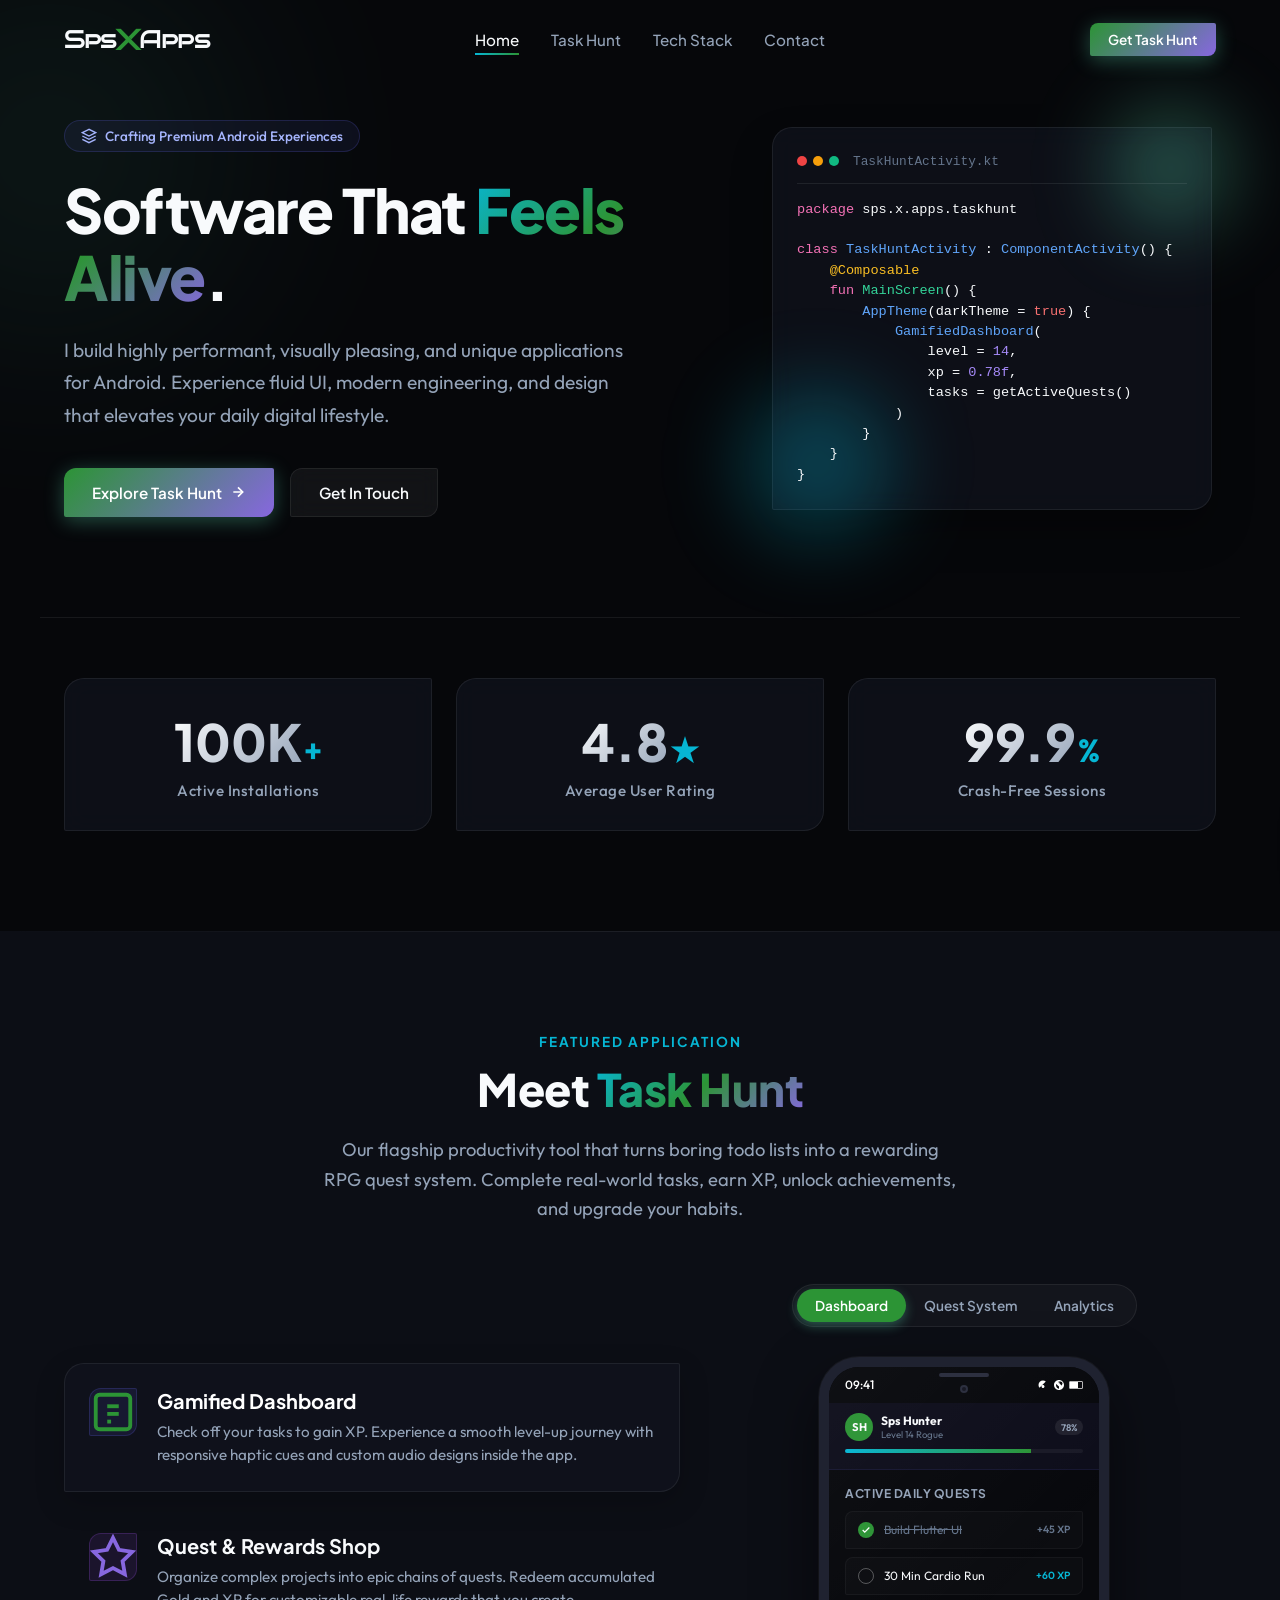
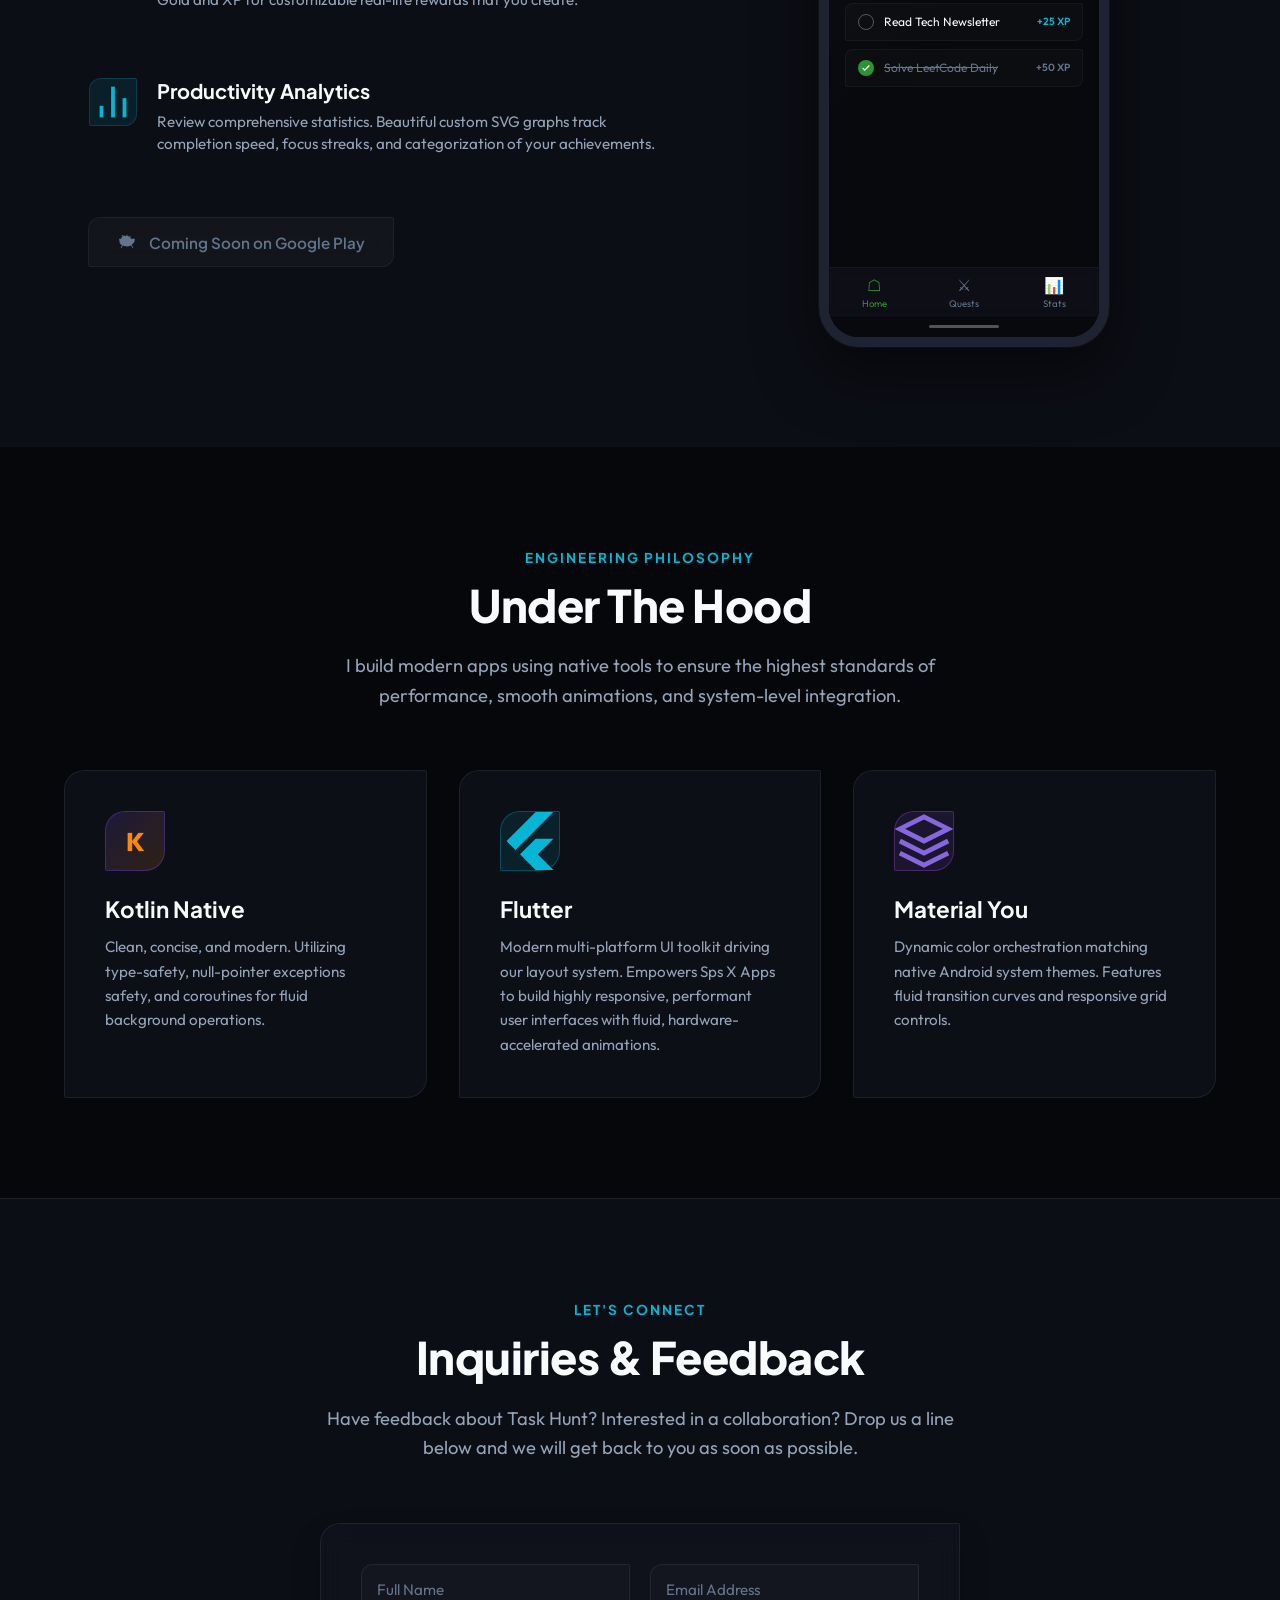
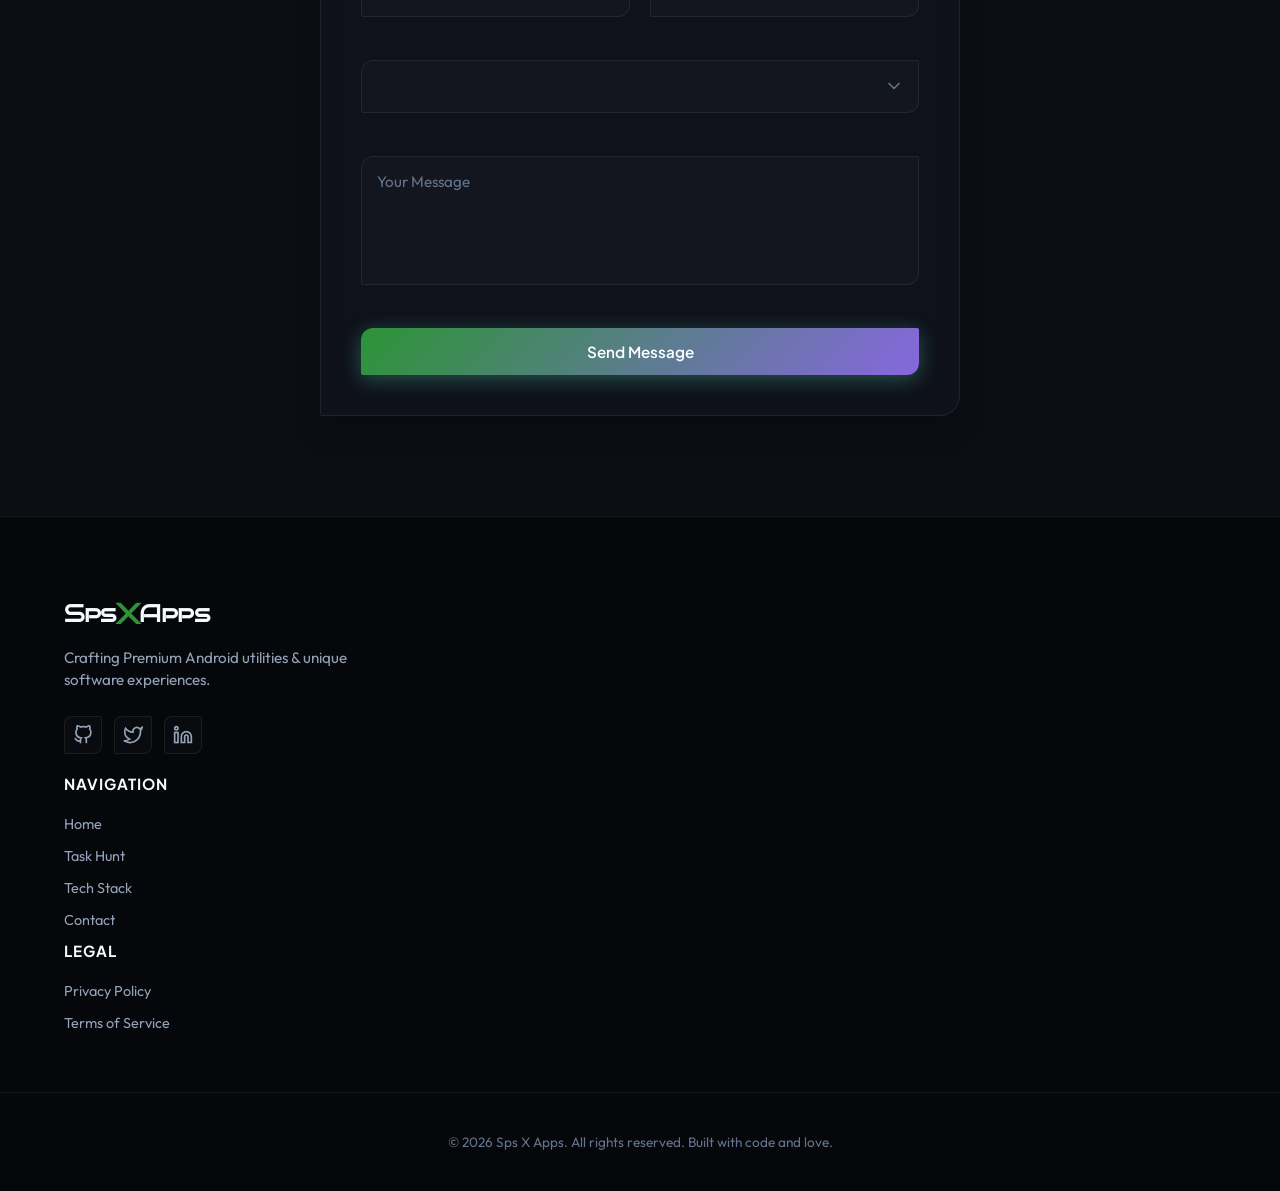
==== commit 344d82ec: "- fix form - added logo" ====
--- a/index.html
+++ b/index.html
@@ -7,7 +7,7 @@
     
     <!-- SEO Meta Tags -->
     <meta name="description" content="Official website of Sps X Apps. Discover Task Hunt, a one stop place for premium productivity apps designed for Android.">
-    <meta name="keywords" content="Sps X Apps, Task Hunt, Android Apps, Gamified Productivity, Task Manager, Kotlin, Jetpack Compose, Developer Portfolio">
+    <meta name="keywords" content="Sps X Apps, Task Hunt, Android Apps, Gamified Productivity, Task Manager, Kotlin, Flutter, Developer Portfolio">
     <meta name="author" content="Sps X Apps">
     
     <!-- Open Graph / Facebook -->
@@ -24,10 +24,12 @@
     <!-- Google Fonts -->
     <link rel="preconnect" href="https://fonts.googleapis.com">
     <link rel="preconnect" href="https://fonts.gstatic.com" crossorigin>
-    <link href="https://fonts.googleapis.com/css2?family=Outfit:wght@300;400;500;600;700;800&family=Plus+Jakarta+Sans:wght@400;500;600;700;800&display=swap" rel="stylesheet">
+    <link href="https://fonts.googleapis.com/css2?family=Bruno+Ace+SC&family=Outfit:wght@300;400;500;600;700;800&family=Plus+Jakarta+Sans:wght@400;500;600;700;800&display=swap" rel="stylesheet">
     
     <!-- Core Stylesheet -->
     <link rel="stylesheet" href="styles.css">
+    <!-- Favicon -->
+    <link rel="icon" type="image/svg+xml" href="assets/images/sps_logo.png">
 </head>
 <body>
     <!-- Background glowing ambient lights -->
@@ -88,7 +90,7 @@
                         Software That <span class="text-gradient">Feels Alive</span>.
                     </h1>
                     <p class="hero-subtitle">
-                        We build highly performant, visually stunning, and gamified applications for Android. Experience fluid UI, modern engineering, and design that elevates your daily digital lifestyle.
+                        I build highly performant, visually pleasing, and unique applications for Android. Experience fluid UI, modern engineering, and design that elevates your daily digital lifestyle.
                     </p>
                     <div class="hero-actions">
                         <a href="#task-hunt" class="btn btn-primary">
@@ -174,7 +176,7 @@
                         </div>
                         <div class="feature-content">
                             <h3>Gamified Dashboard</h3>
-                            <p>Check off daily tasks to gain XP. Experience a smooth level-up journey with responsive haptic cues and custom audio designs inside the app.</p>
+                            <p>Check off your tasks to gain XP. Experience a smooth level-up journey with responsive haptic cues and custom audio designs inside the app.</p>
                         </div>
                     </div>
                     
@@ -283,7 +285,7 @@
                                                     </svg>
                                                 </div>
                                                 <div class="task-info">
-                                                    <span class="task-title">Build Compose UI</span>
+                                                    <span class="task-title">Build Flutter UI</span>
                                                     <span class="task-xp">+45 XP</span>
                                                 </div>
                                             </div>
@@ -472,7 +474,7 @@
                 <span class="section-tag">Engineering Philosophy</span>
                 <h2 class="section-title">Under The Hood</h2>
                 <p class="section-desc">
-                    We build modern apps using native tools to ensure the highest standards of performance, smooth animations, and system-level integration.
+                    I build modern apps using native tools to ensure the highest standards of performance, smooth animations, and system-level integration.
                 </p>
             </div>
             
@@ -488,16 +490,13 @@
                 
                 <!-- Tech Card 2 -->
                 <div class="tech-card reveal-up">
-                    <div class="tech-icon-wrapper compose-icon">
-                        <svg viewBox="0 0 24 24" fill="none" stroke="currentColor" stroke-width="2">
-                            <rect x="3" y="3" width="7" height="9" rx="1"/>
-                            <rect x="14" y="3" width="7" height="5" rx="1"/>
-                            <rect x="14" y="12" width="7" height="9" rx="1"/>
-                            <rect x="3" y="16" width="7" height="5" rx="1"/>
+                    <div class="tech-icon-wrapper flutter-icon">
+                        <svg viewBox="0 0 24 24" fill="currentColor">
+                            <path d="M14.314 0L2.3 12 6 15.7 21.684.012h-7.357L14.314 0zm.014 11.072l-6.471 6.457 6.47 6.47H21.7l-6.46-6.468 6.46-6.46h-7.371z"/>
                         </svg>
                     </div>
-                    <h3>Jetpack Compose</h3>
-                    <p>Declarative UI toolkit driving our layout system. Empowers Sps X Apps to create fully responsive, dynamic component flows and hardware-accelerated animations.</p>
+                    <h3>Flutter</h3>
+                    <p>Modern multi-platform UI toolkit driving our layout system. Empowers Sps X Apps to build highly responsive, performant user interfaces with fluid, hardware-accelerated animations.</p>
                 </div>
                 
                 <!-- Tech Card 3 -->
@@ -521,7 +520,7 @@
                 <span class="section-tag">Let's Connect</span>
                 <h2 class="section-title">Inquiries & Feedback</h2>
                 <p class="section-desc">
-                    Have feedback about Task Hunt? Interested in a collaboration? Drop us a line below and we will get back to you within 24 hours.
+                    Have feedback about Task Hunt? Interested in a collaboration? Drop us a line below and we will get back to you as soon as possible.
                 </p>
             </div>
             
@@ -547,10 +546,10 @@
                     <div class="form-group">
                         <select id="inquiry" class="form-control" required>
                             <option value="" disabled selected hidden></option>
-                            <option value="feedback">App Feedback (Task Hunt)</option>
-                            <option value="collab">Developer Collaboration</option>
-                            <option value="business">Business Inquiry</option>
-                            <option value="other">Other</option>
+                            <option value="App Feedback">App Feedback</option>
+                            <option value="Developer Collaboration">Developer Collaboration</option>
+                            <option value="Business Inquiry">Business Inquiry</option>
+                            <option value="Other">Other</option>
                         </select>
                         <label for="inquiry" class="form-label select-label">Reason for Contact</label>
                         <span class="error-msg">Please select an option</span>
@@ -587,7 +586,7 @@
         <div class="footer-grid container">
             <div class="footer-brand">
                 <span class="logo">Sps <span class="logo-accent">X</span> Apps</span>
-                <p class="footer-tagline">Crafting Premium Android utilities & gamified software experiences.</p>
+                <p class="footer-tagline">Crafting Premium Android utilities & unique software experiences.</p>
                 <div class="social-icons">
                     <a href="#" class="social-link" aria-label="GitHub">
                         <svg viewBox="0 0 24 24" fill="none" stroke="currentColor" stroke-width="2" width="20" height="20">
--- a/styles.css
+++ b/styles.css
@@ -257,6 +257,7 @@
 .logo-accent {
     color: var(--color-primary);
     font-weight: 800;
+    font-size: 1.8rem;
 }
 
 /* --- Header / Navigation Bar --- */
@@ -286,10 +287,17 @@
 }
 
 .logo {
-    font-family: var(--font-heading);
+    font-family: 'Bruno Ace SC', sans-serif;
     font-size: 1.45rem;
-    font-weight: 800;
+    font-weight: 700;
     letter-spacing: -0.5px;
+    display: flex;
+    align-items: center;
+}
+
+.logo-img {
+    height: 32px;
+    display: block;
 }
 
 .nav-links {
@@ -1321,7 +1329,7 @@
     color: #f88909;
 }
 
-.compose-icon {
+.flutter-icon {
     background: rgba(6, 182, 212, 0.1);
     border: 1px solid rgba(6, 182, 212, 0.3);
     color: var(--color-cyan);
@@ -1399,6 +1407,11 @@
     outline: none;
 }
 
+.form-control option {
+    background-color: #151925;
+    color: var(--color-text-primary);
+}
+
 .form-control:focus {
     border-color: var(--color-primary);
     box-shadow: 0 0 15px var(--color-primary-glow);
@@ -1792,3 +1805,4 @@
 .mobile-nav-toggle.active .hamburger-bar:nth-child(3) {
     transform: rotate(-45deg) translate(1px, -1px);
 }
+
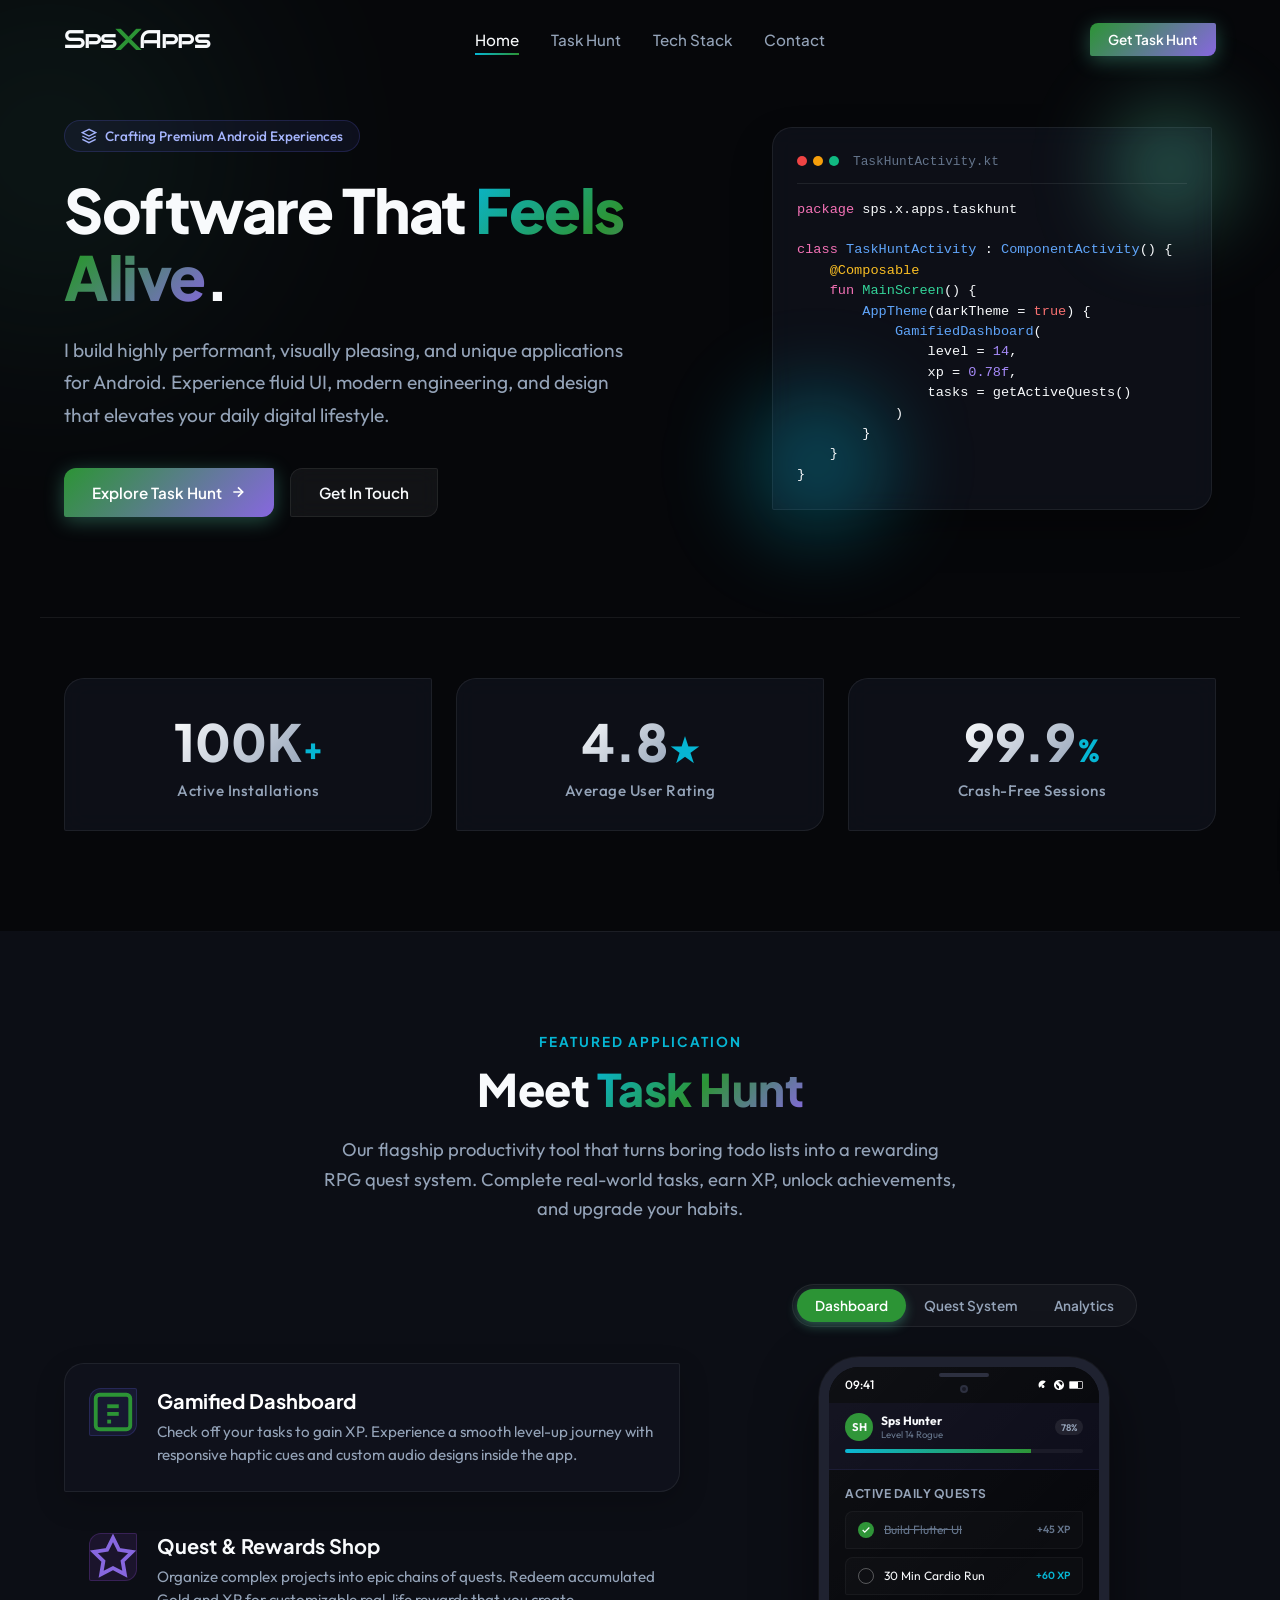
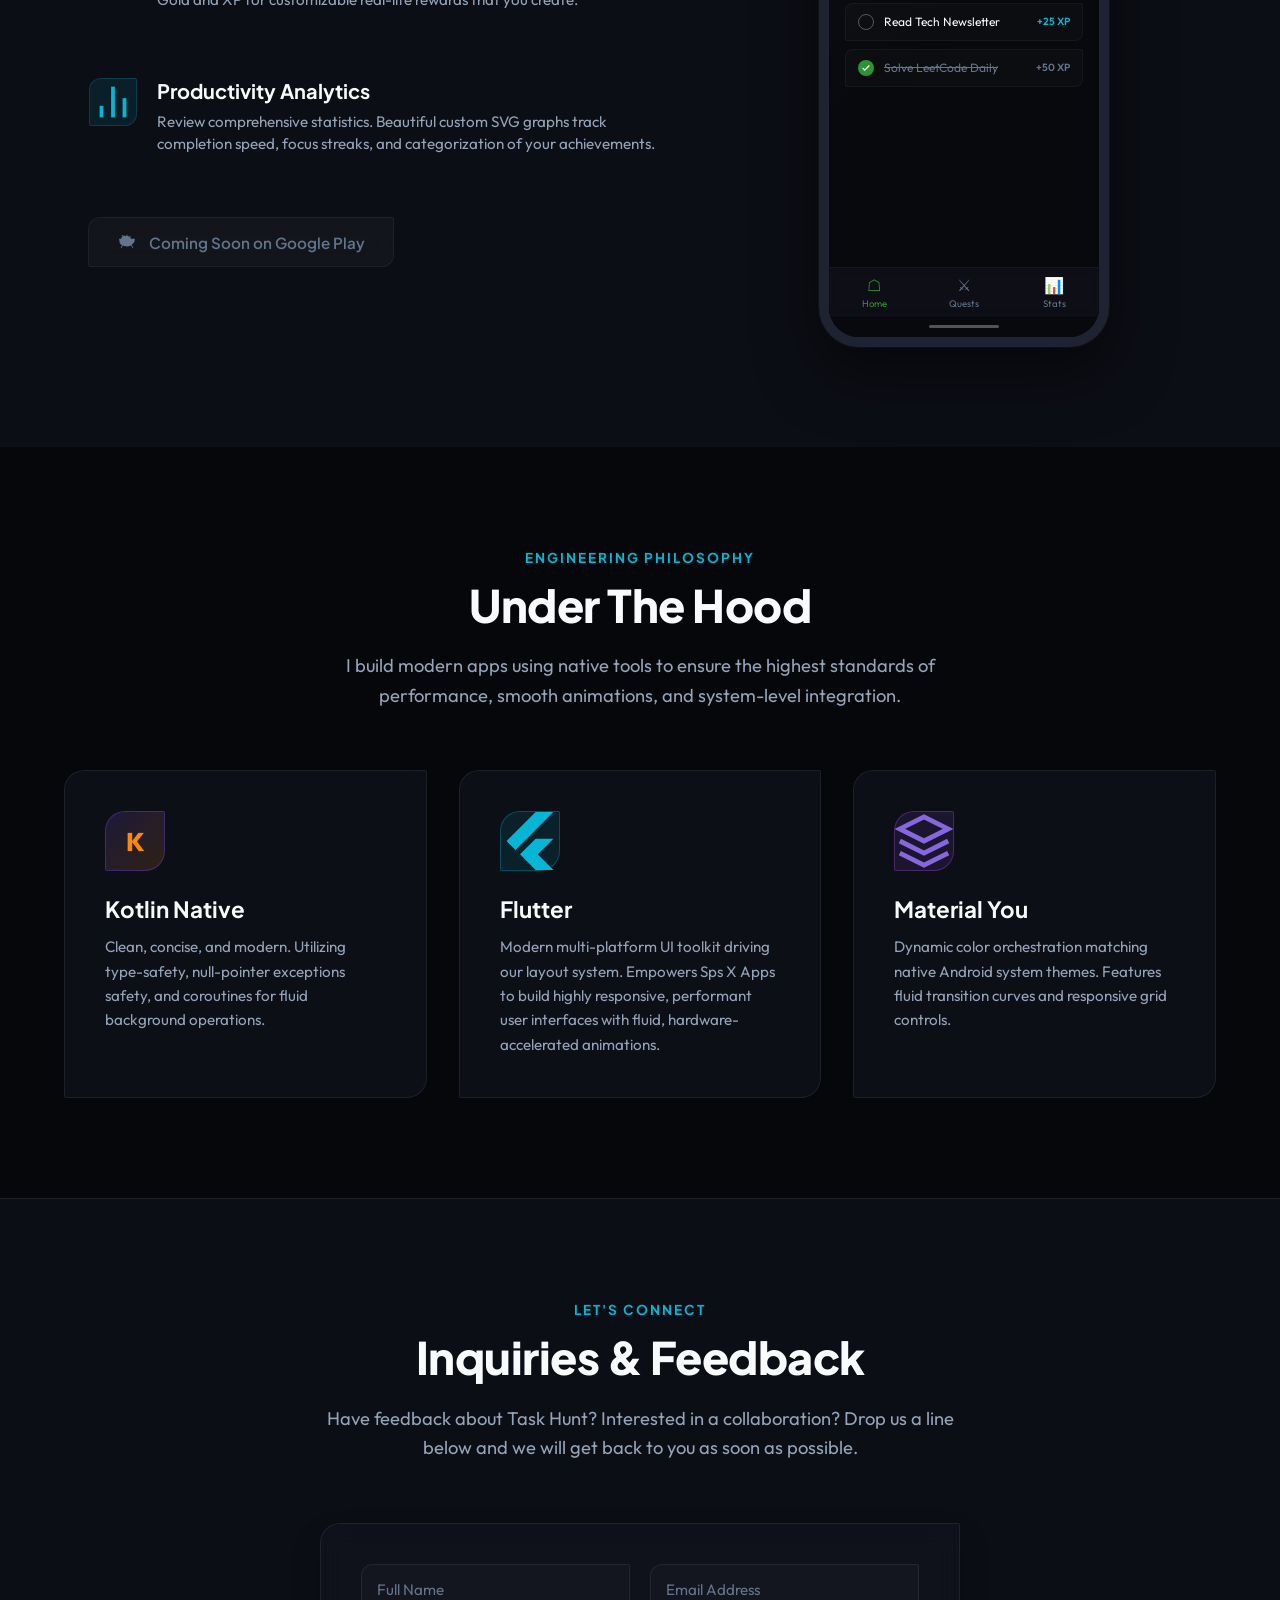
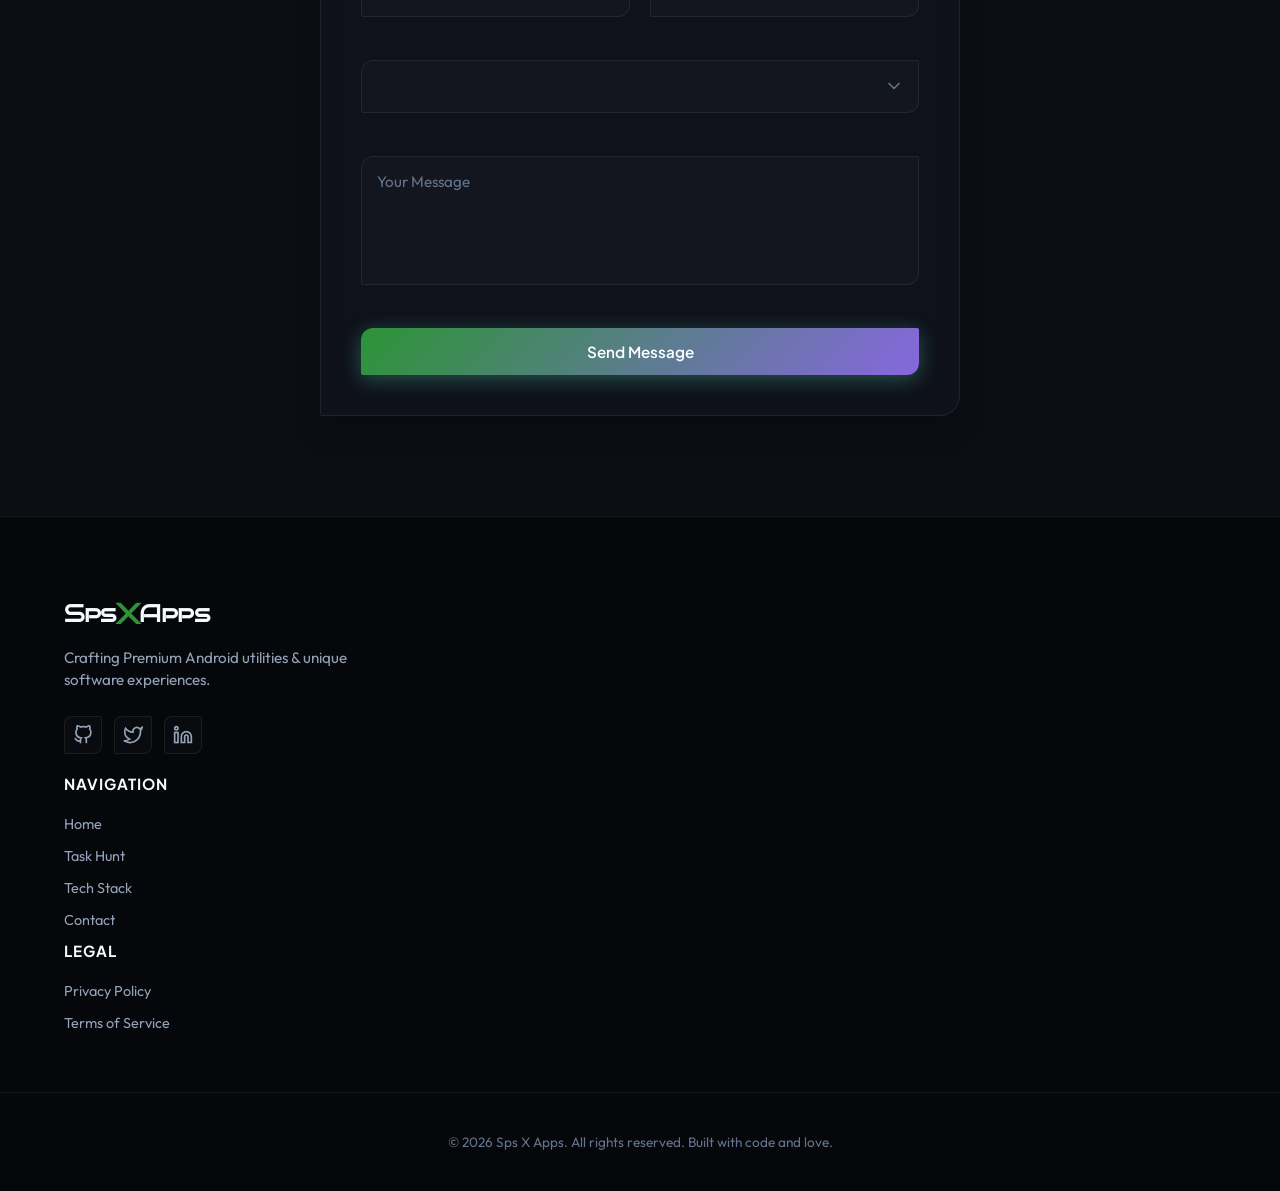
==== commit 048b91ba: "- Logo changes" ====
--- a/index.html
+++ b/index.html
@@ -572,13 +572,23 @@
     </main>
 
     <!-- Success Toast Notification -->
-    <div class="toast" id="successToast">
+    <div class="toast toast-success" id="successToast">
         <div class="toast-icon">✓</div>
         <div class="toast-body">
             <h4>Message Sent Successfully!</h4>
             <p>Thank you. We will get back to you shortly.</p>
         </div>
         <button class="toast-close" id="toastClose">&times;</button>
+    </div>
+
+    <!-- Error Toast Notification -->
+    <div class="toast toast-error" id="errorToast">
+        <div class="toast-icon">✗</div>
+        <div class="toast-body">
+            <h4>Submission Failed</h4>
+            <p>Please check your connection or try again later.</p>
+        </div>
+        <button class="toast-close" id="errorToastClose">&times;</button>
     </div>
 
     <!-- Footer -->
--- a/styles.css
+++ b/styles.css
@@ -1506,14 +1506,13 @@
     display: block;
 }
 
-/* --- Success Toast Notification --- */
+/* --- Toast Notifications (Success & Error) --- */
 .toast {
     position: fixed;
     bottom: 30px;
     right: 30px;
     background: rgba(18, 20, 32, 0.85);
-    border: 1px solid rgba(16, 185, 129, 0.3);
-    border-left: 5px solid #10b981;
+    border: 1px solid rgba(255, 255, 255, 0.08);
     border-radius: var(--border-radius-md);
     padding: 20px;
     display: flex;
@@ -1527,6 +1526,16 @@
     z-index: 10000;
 }
 
+.toast.toast-success {
+    border: 1px solid rgba(16, 185, 129, 0.3);
+    border-left: 5px solid #10b981;
+}
+
+.toast.toast-error {
+    border: 1px solid rgba(239, 68, 68, 0.3);
+    border-left: 5px solid #ef4444;
+}
+
 .toast.show {
     transform: translateX(0);
 }
@@ -1534,16 +1543,25 @@
 .toast-icon {
     width: 24px;
     height: 24px;
-    background: rgba(16, 185, 129, 0.1);
-    border: 1px solid rgba(16, 185, 129, 0.2);
     border-radius: 50%;
-    color: #10b981;
     display: flex;
     align-items: center;
     justify-content: center;
     font-weight: bold;
     font-size: 0.85rem;
     flex-shrink: 0;
+}
+
+.toast-success .toast-icon {
+    background: rgba(16, 185, 129, 0.1);
+    border: 1px solid rgba(16, 185, 129, 0.2);
+    color: #10b981;
+}
+
+.toast-error .toast-icon {
+    background: rgba(239, 68, 68, 0.1);
+    border: 1px solid rgba(239, 68, 68, 0.2);
+    color: #ef4444;
 }
 
 .toast-body h4 {
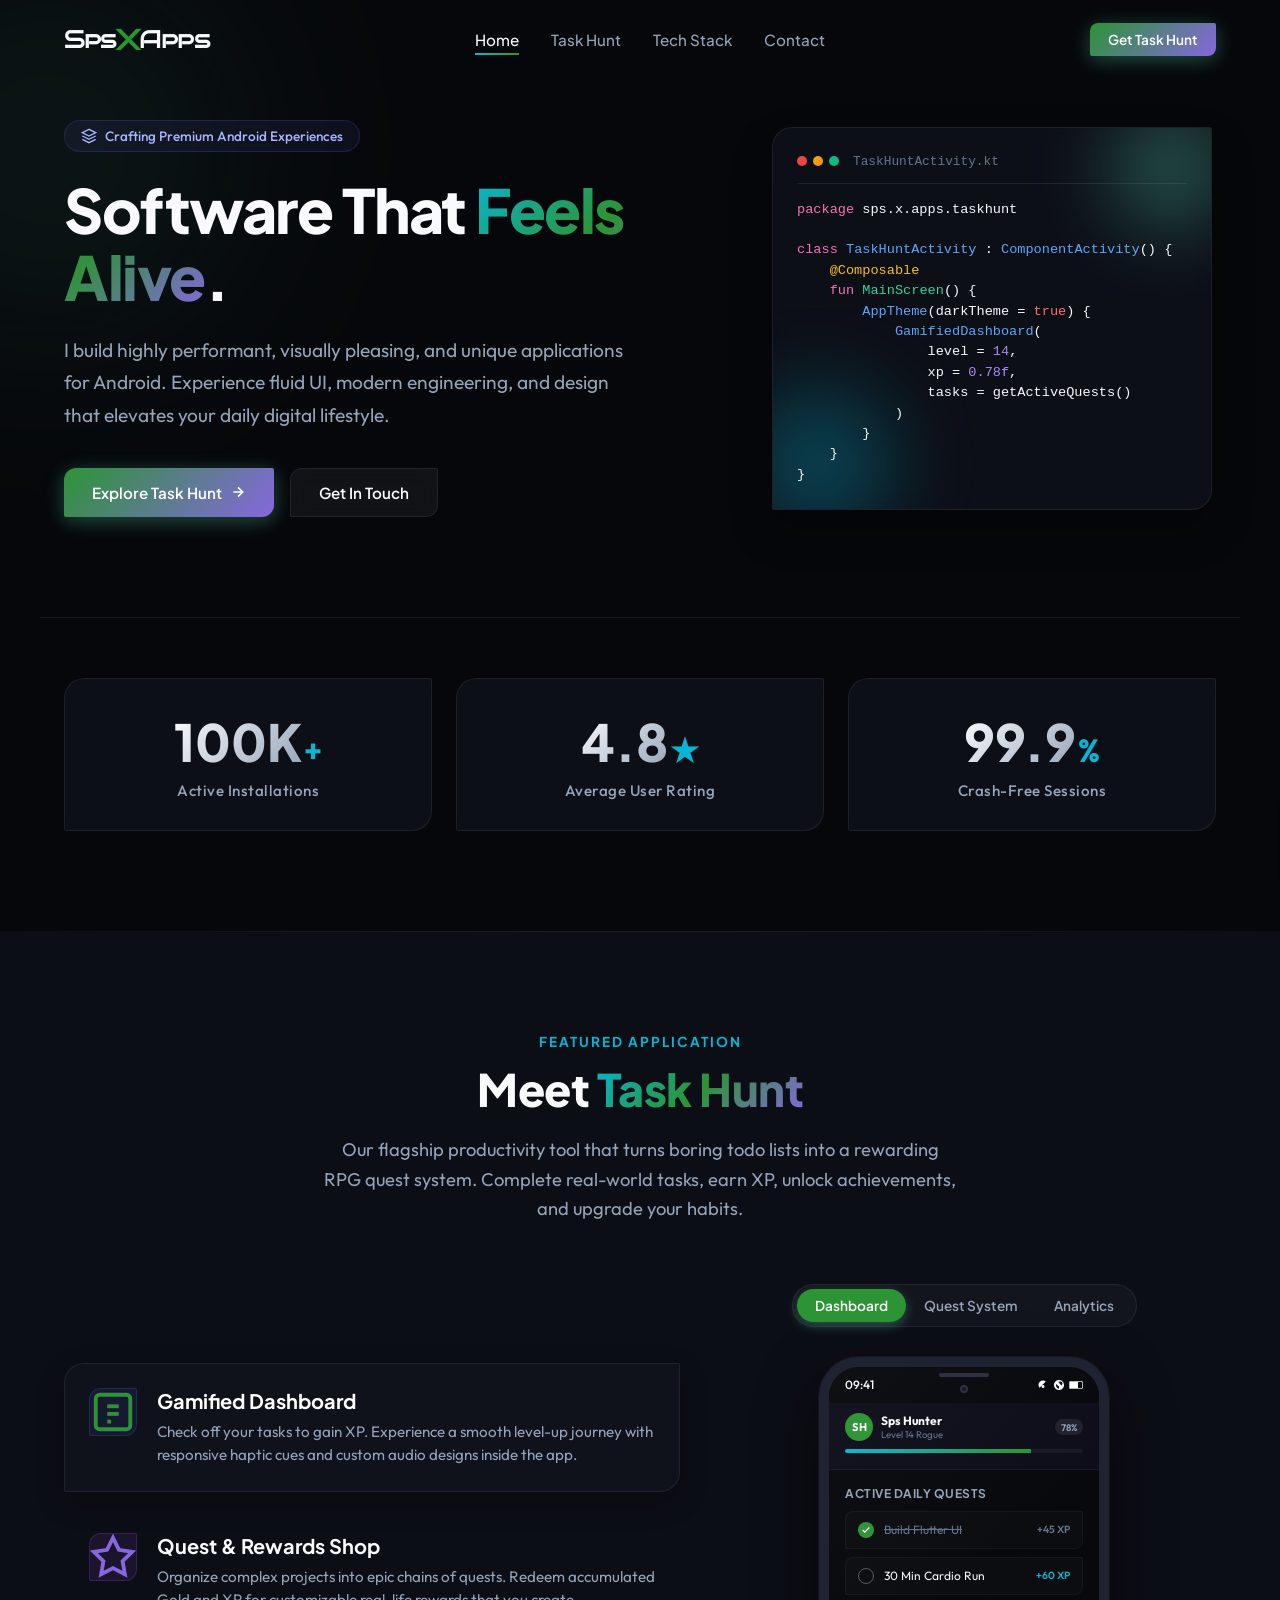
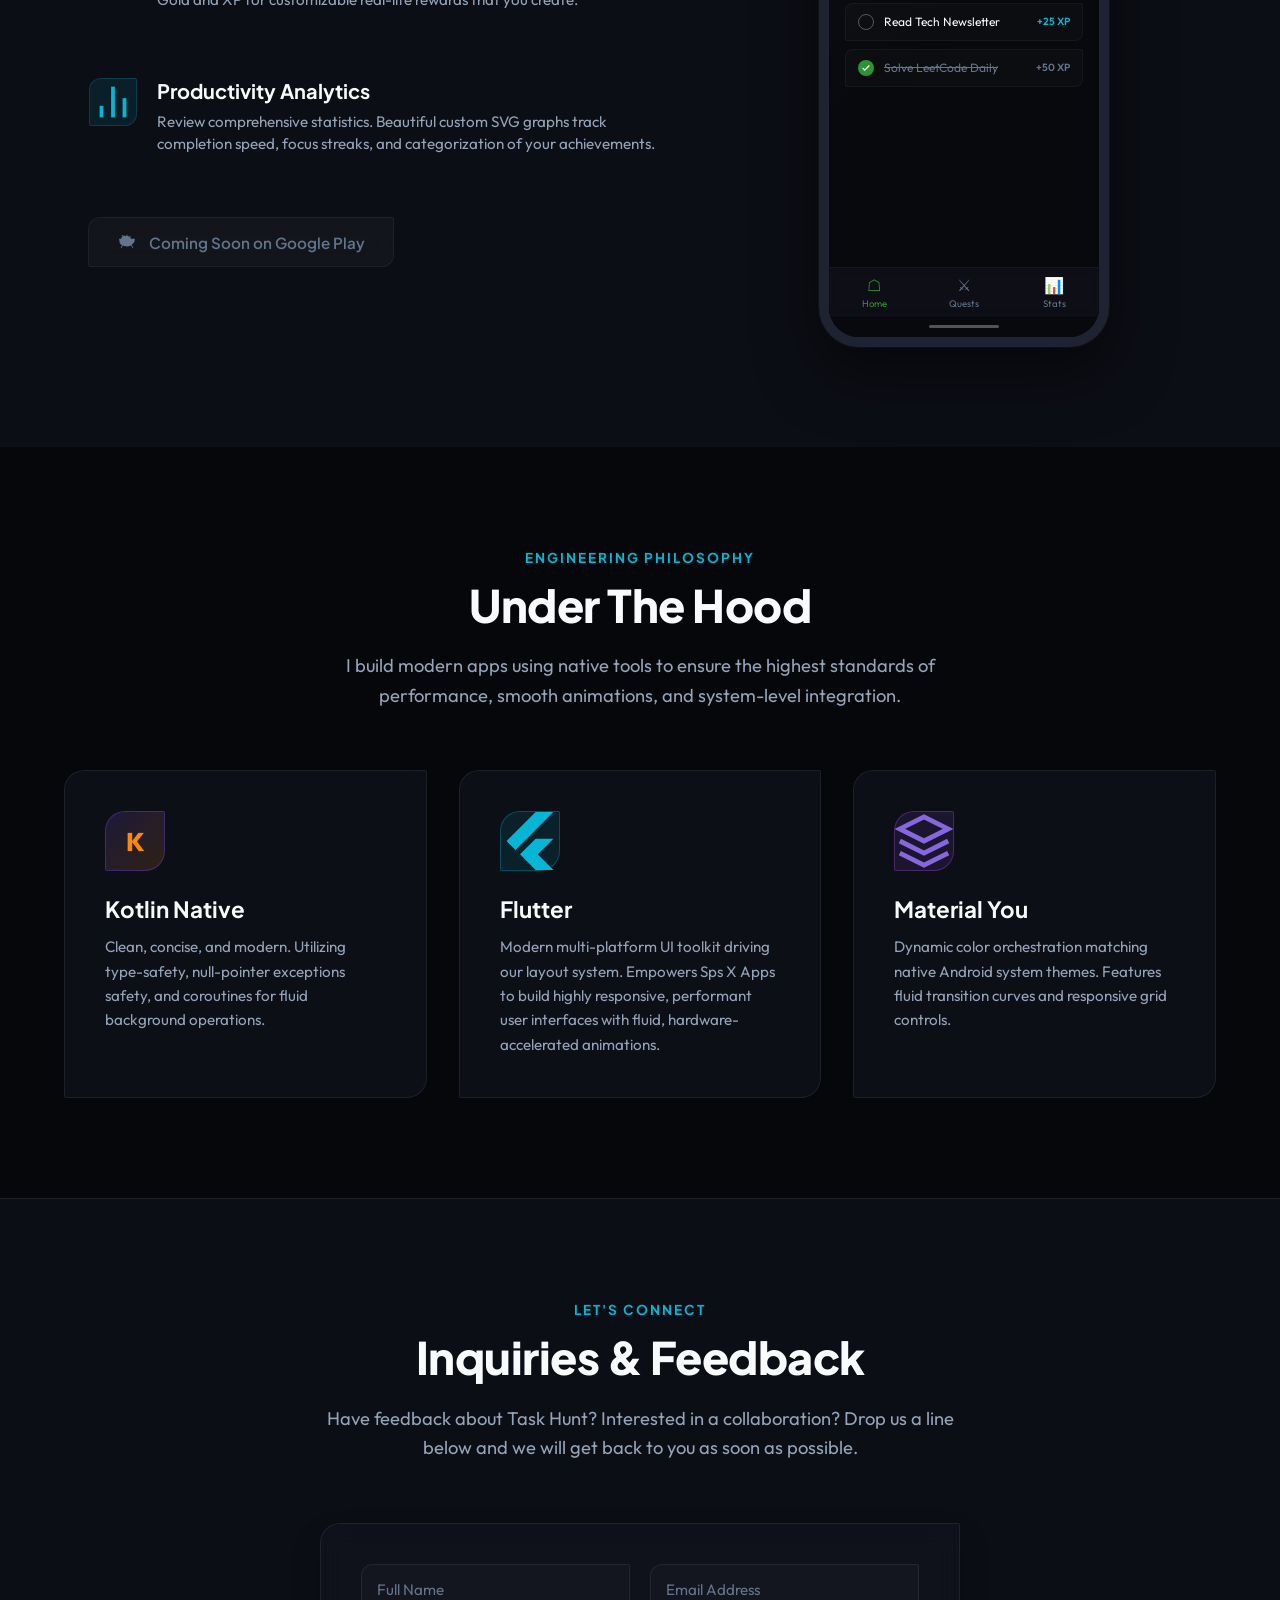
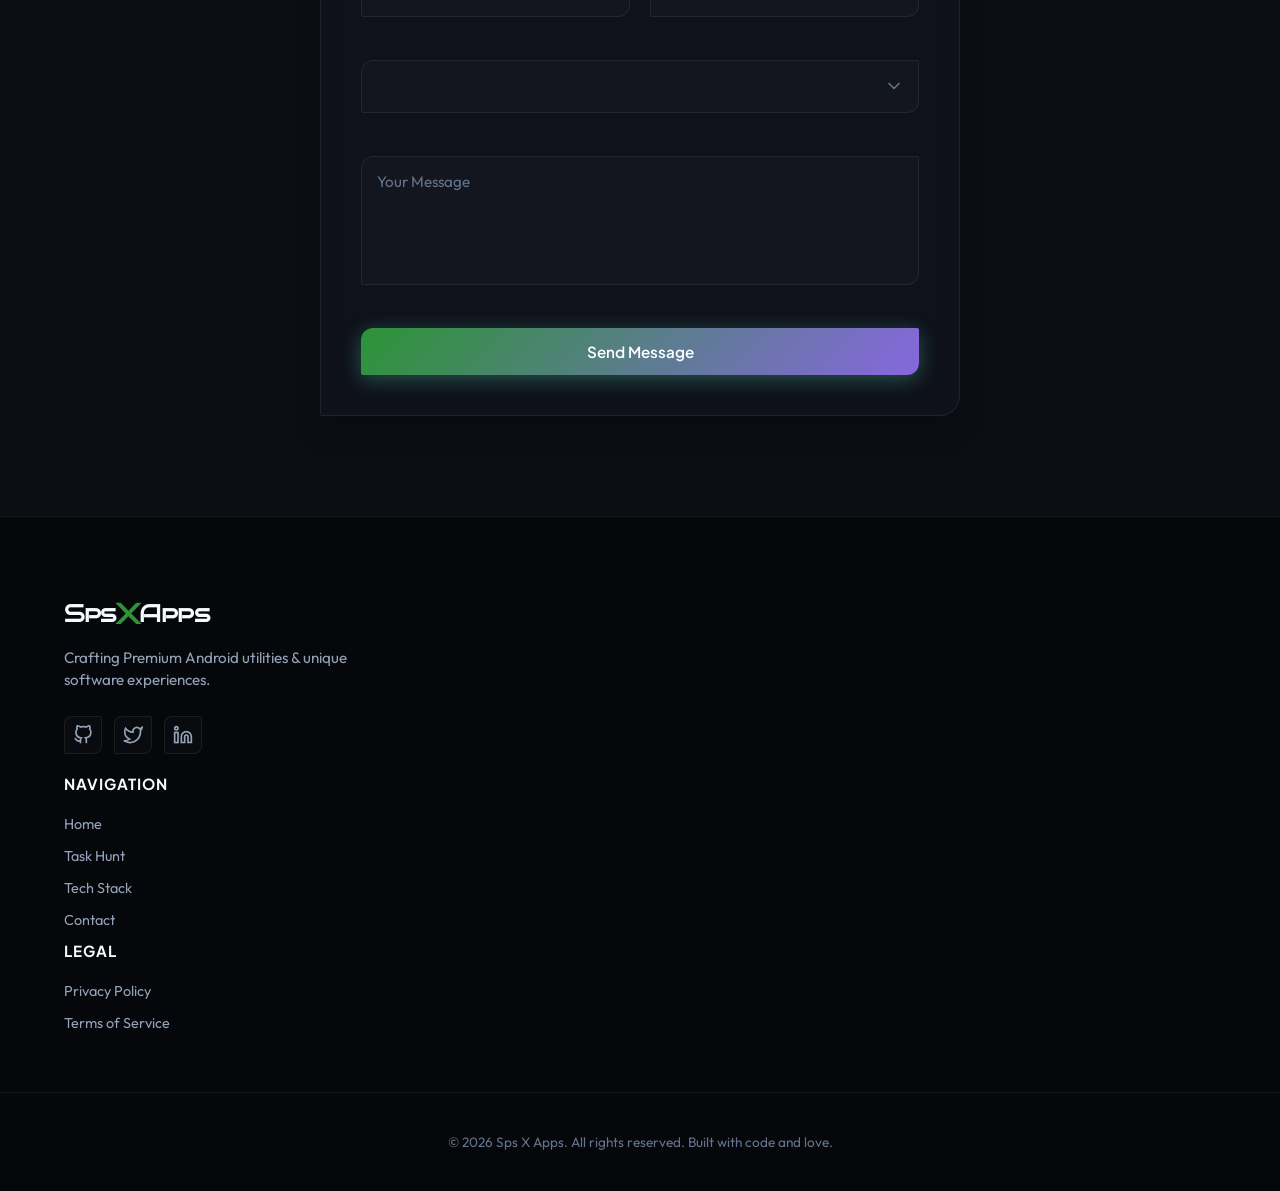
==== commit 81fc89aa: "- Added privacy page" ====
--- a/index.html
+++ b/index.html
@@ -29,7 +29,7 @@
     <!-- Core Stylesheet -->
     <link rel="stylesheet" href="styles.css">
     <!-- Favicon -->
-    <link rel="icon" type="image/svg+xml" href="assets/images/sps_logo.png">
+    <link rel="icon" type="image/png" href="assets/images/sps_logo.png">
 </head>
 <body>
     <!-- Background glowing ambient lights -->
@@ -631,7 +631,7 @@
             <div class="footer-links-col">
                 <h4>Legal</h4>
                 <ul class="footer-links">
-                    <li><a href="#privacy">Privacy Policy</a></li>
+                    <li><a href="privacy.html">Privacy Policy</a></li>
                     <li><a href="#terms">Terms of Service</a></li>
                 </ul>
             </div>
--- a/styles.css
+++ b/styles.css
@@ -58,6 +58,10 @@
 body {
     overflow-x: hidden;
     position: relative;
+}
+
+body.no-scroll {
+    overflow: hidden;
 }
 
 .container {
@@ -284,6 +288,7 @@
     align-items: center;
     justify-content: space-between;
     height: 100%;
+    flex-wrap: nowrap;
 }
 
 .logo {
@@ -293,11 +298,20 @@
     letter-spacing: -0.5px;
     display: flex;
     align-items: center;
+    flex-shrink: 0;
 }
 
 .logo-img {
     height: 32px;
     display: block;
+    flex-shrink: 0;
+}
+
+.nav-actions {
+    display: flex;
+    align-items: center;
+    gap: 16px;
+    flex-shrink: 0;
 }
 
 .nav-links {
@@ -348,6 +362,7 @@
     border: none;
     cursor: pointer;
     z-index: 1001;
+    flex-shrink: 0;
 }
 
 .hamburger-bar {
@@ -476,6 +491,7 @@
     padding: 24px;
     backdrop-filter: blur(12px);
     box-shadow: 0 20px 40px rgba(0, 0, 0, 0.3);
+    overflow: hidden;
 }
 
 .visual-decor {
@@ -505,6 +521,7 @@
     font-family: monospace;
     font-size: 0.85rem;
     line-height: 1.5;
+    overflow-x: auto;
 }
 
 .editor-header {
@@ -1775,6 +1792,10 @@
 }
 
 @media (max-width: 768px) {
+    .container {
+        padding: 0 16px;
+    }
+
     .nav-links, .nav-actions .btn {
         display: none;
     }
